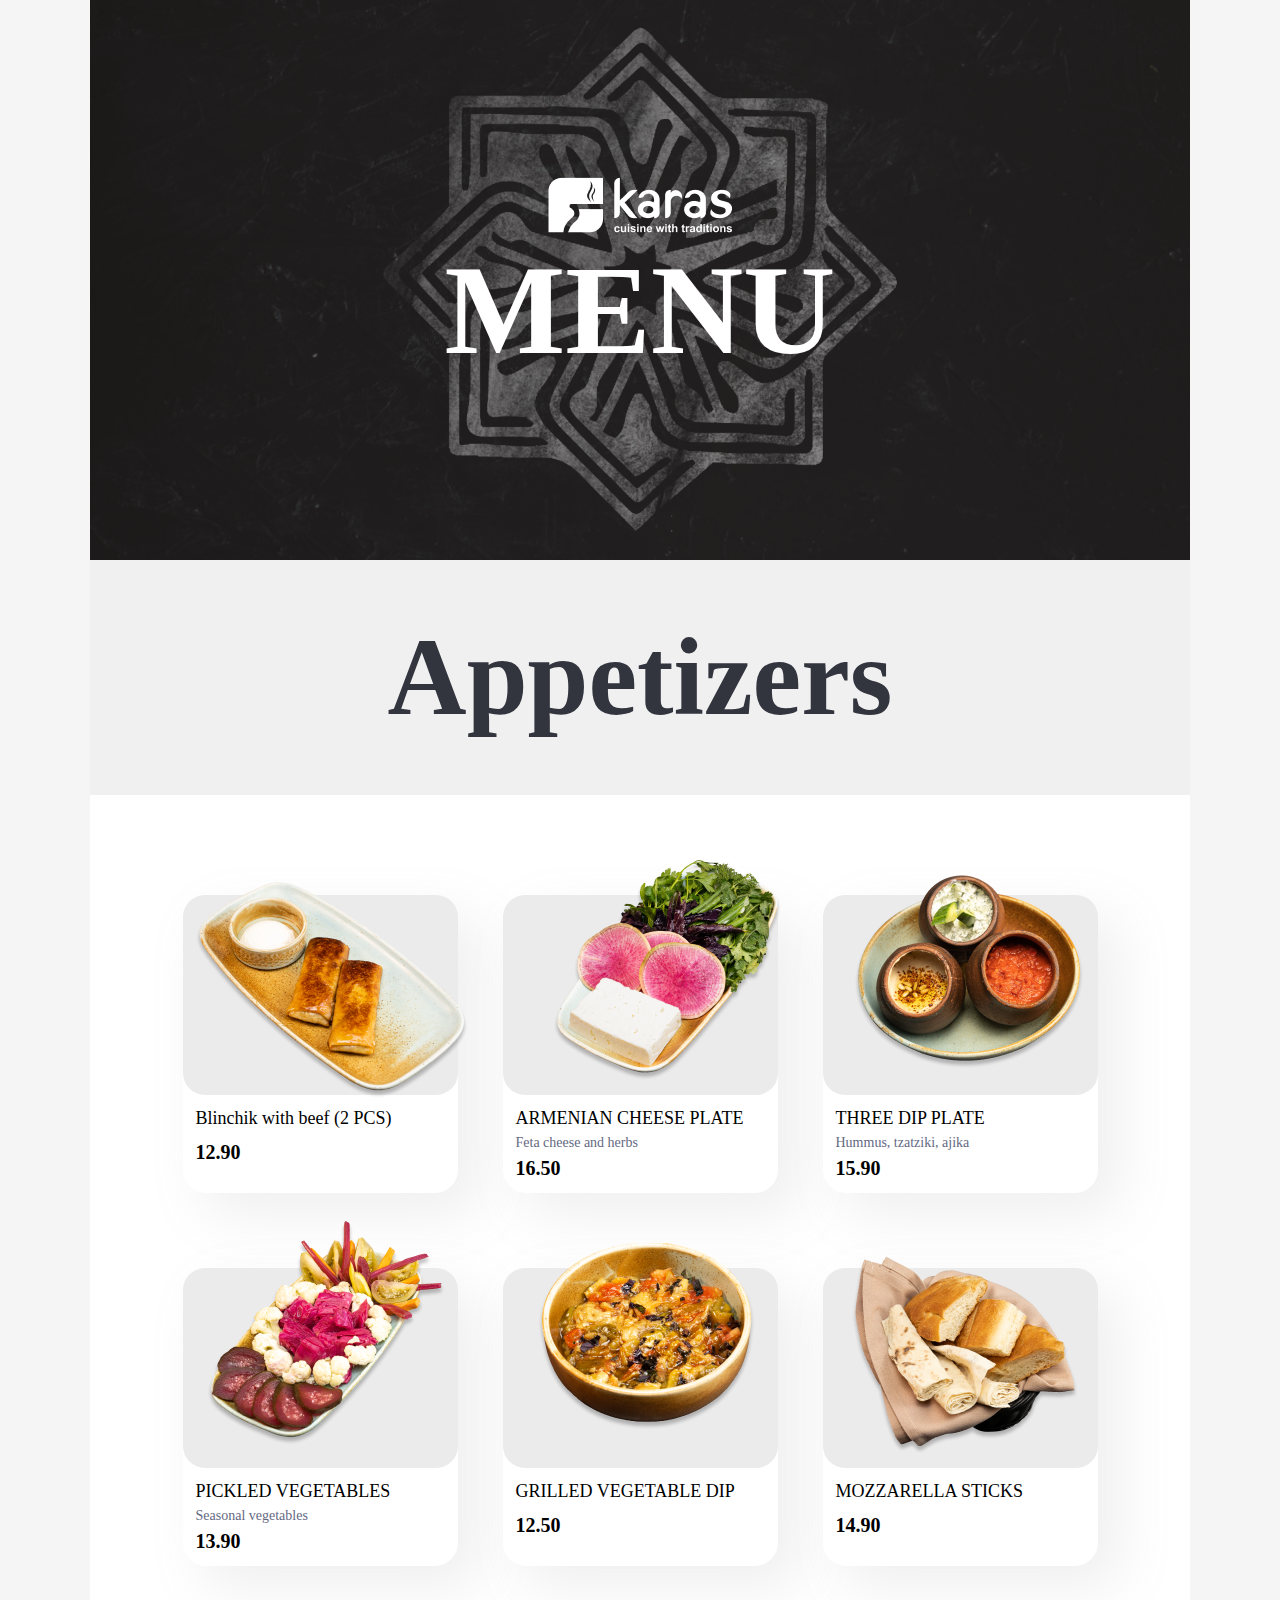
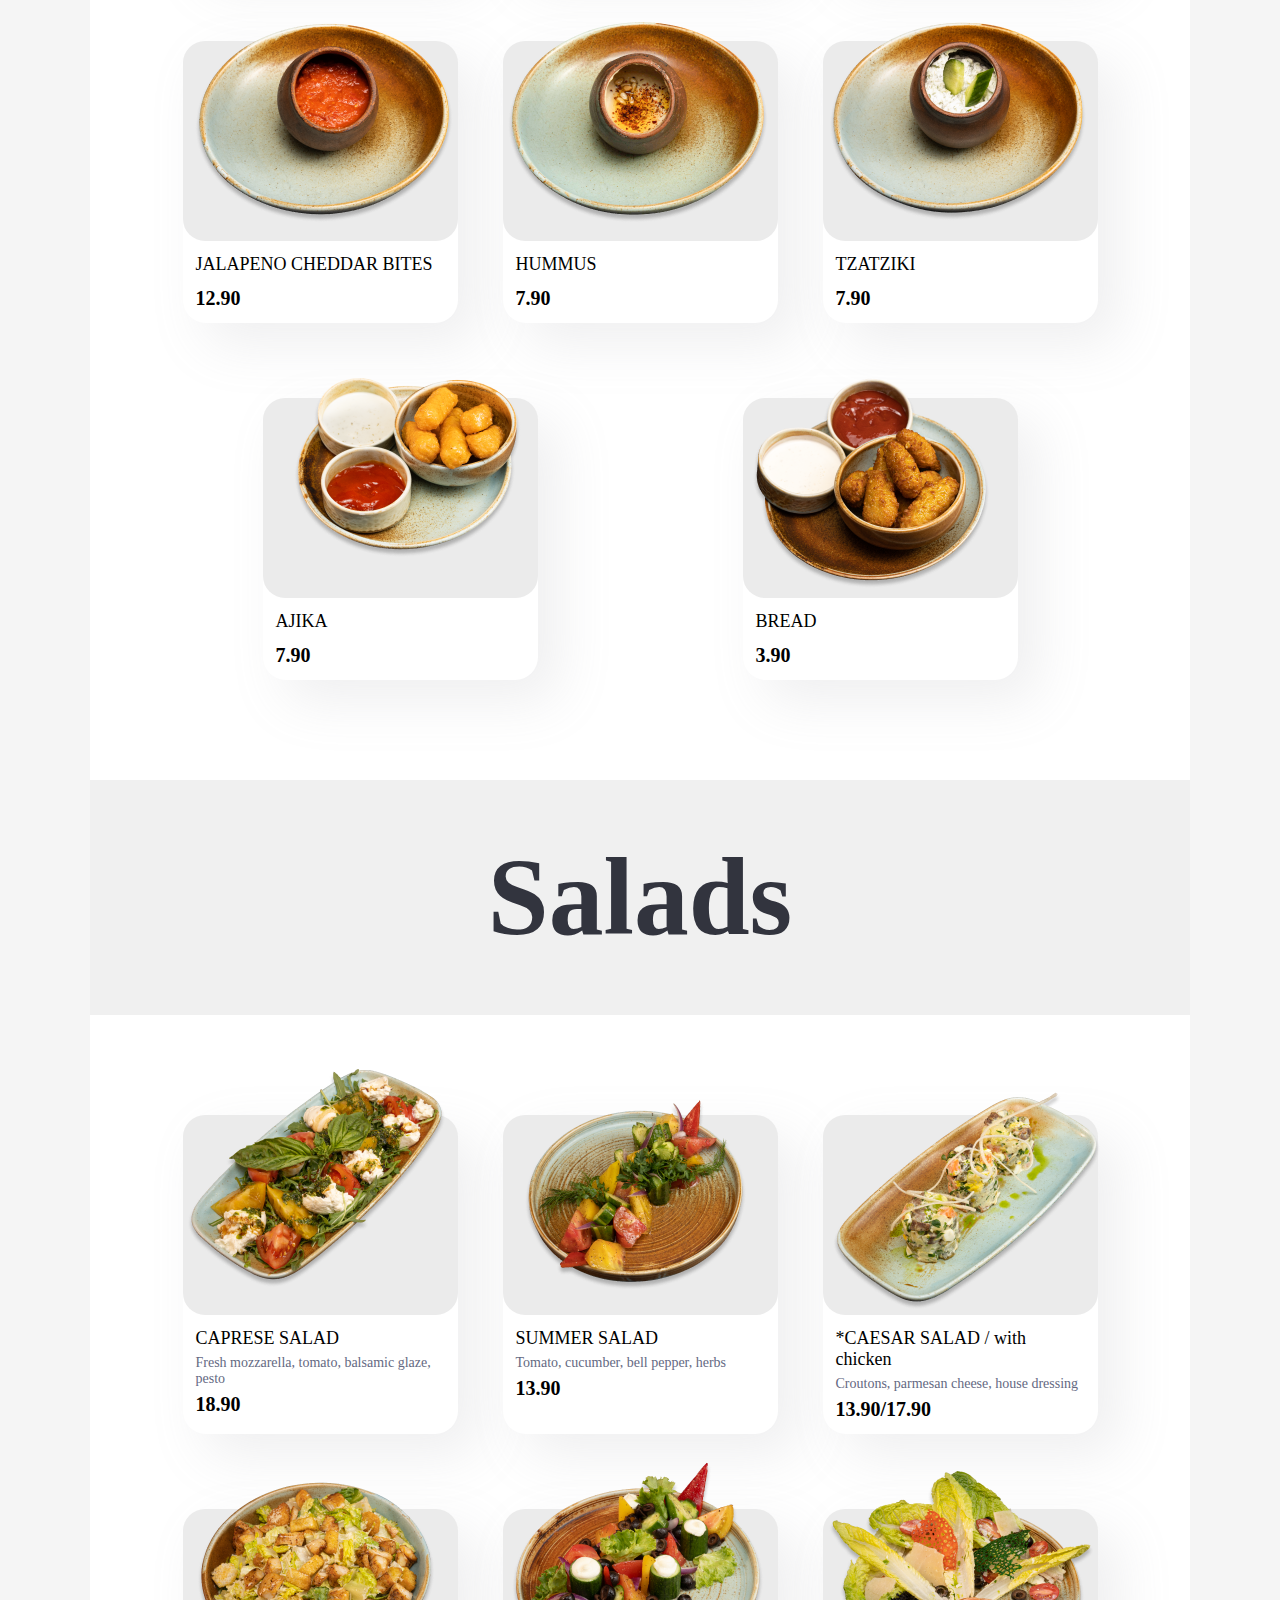
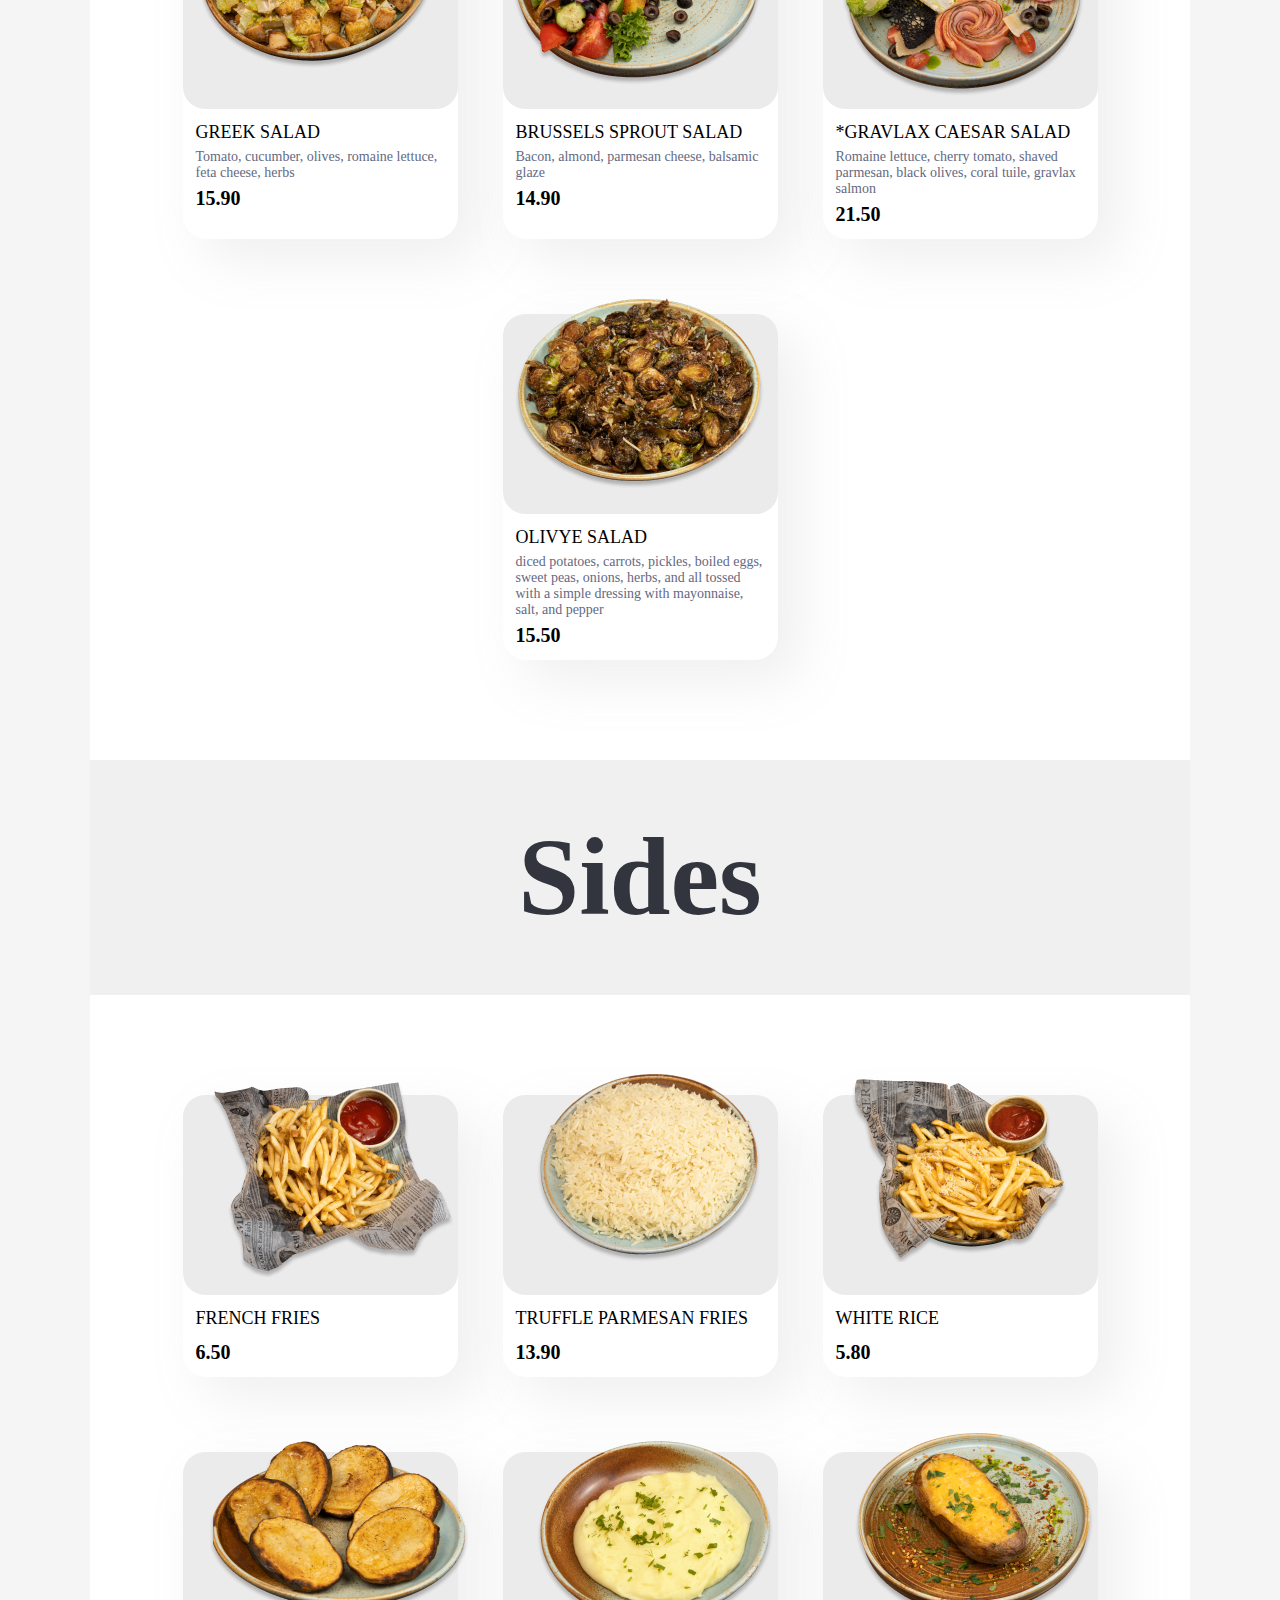
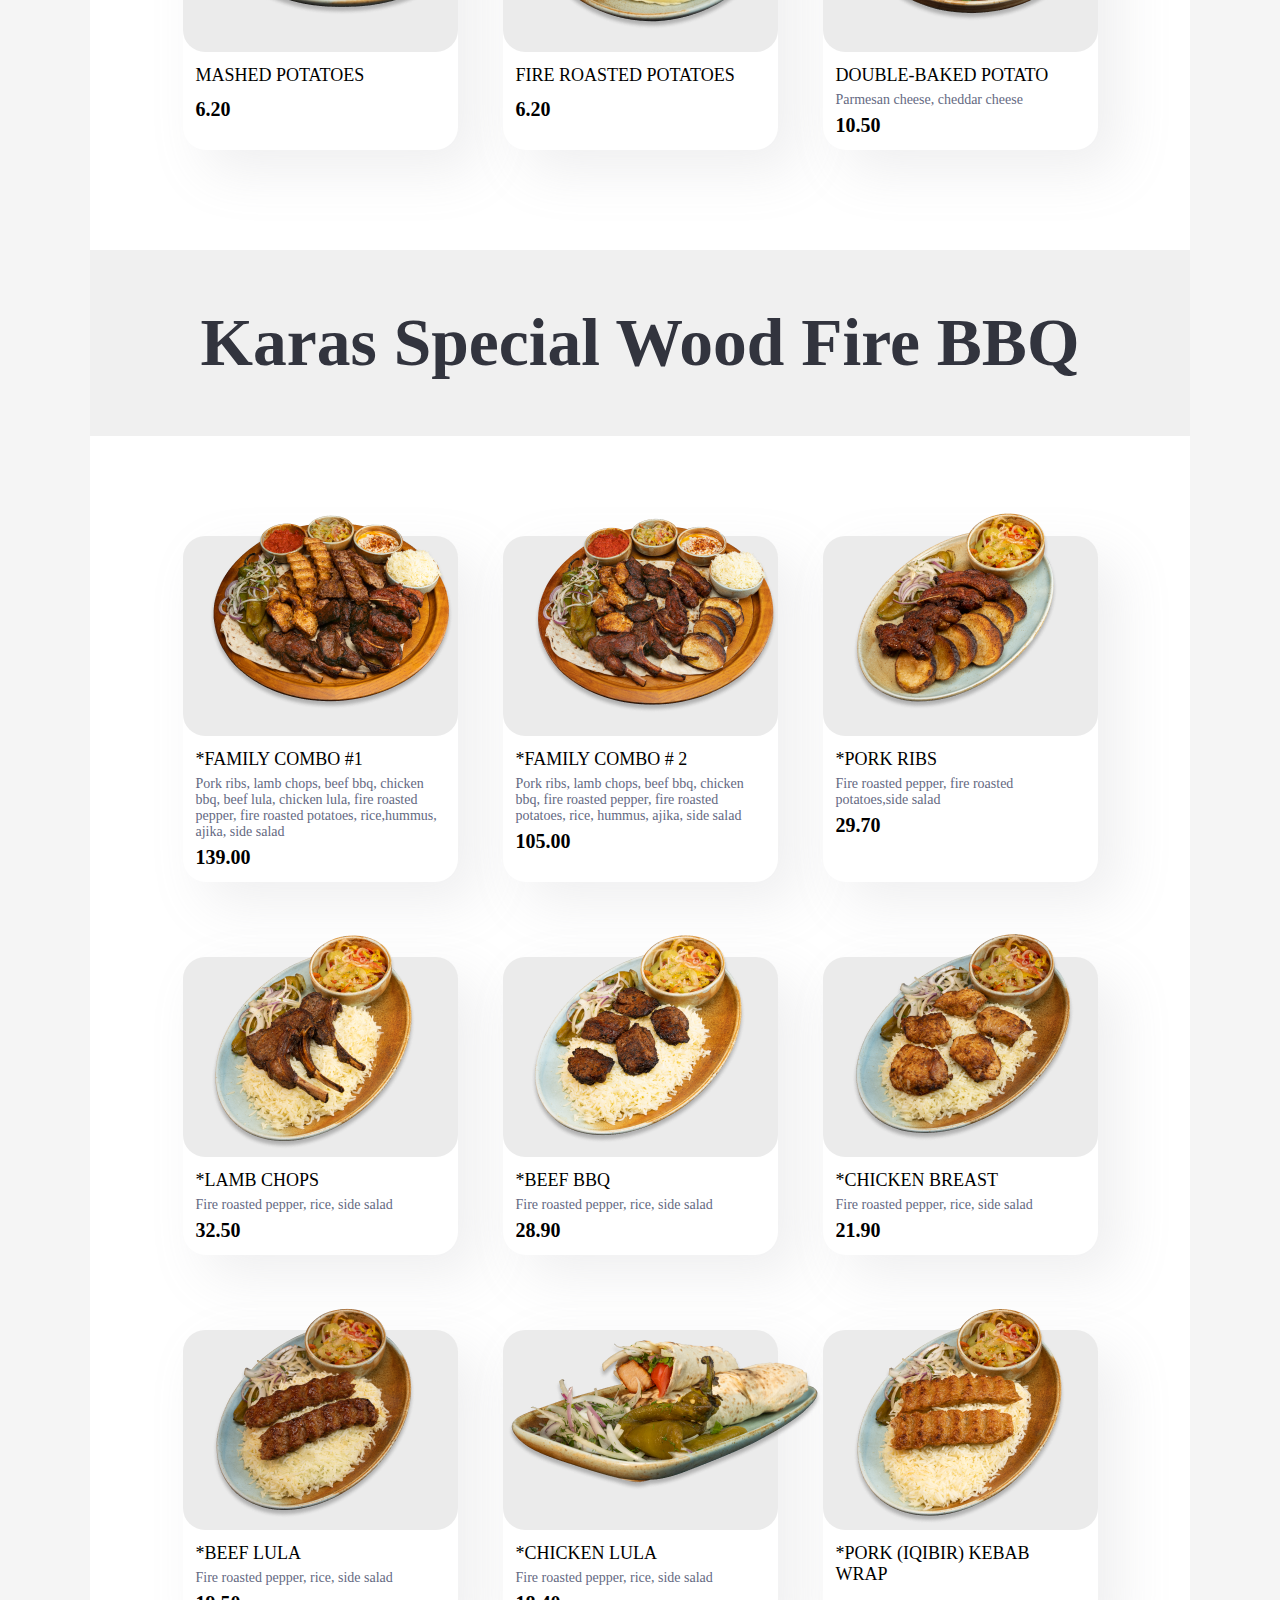
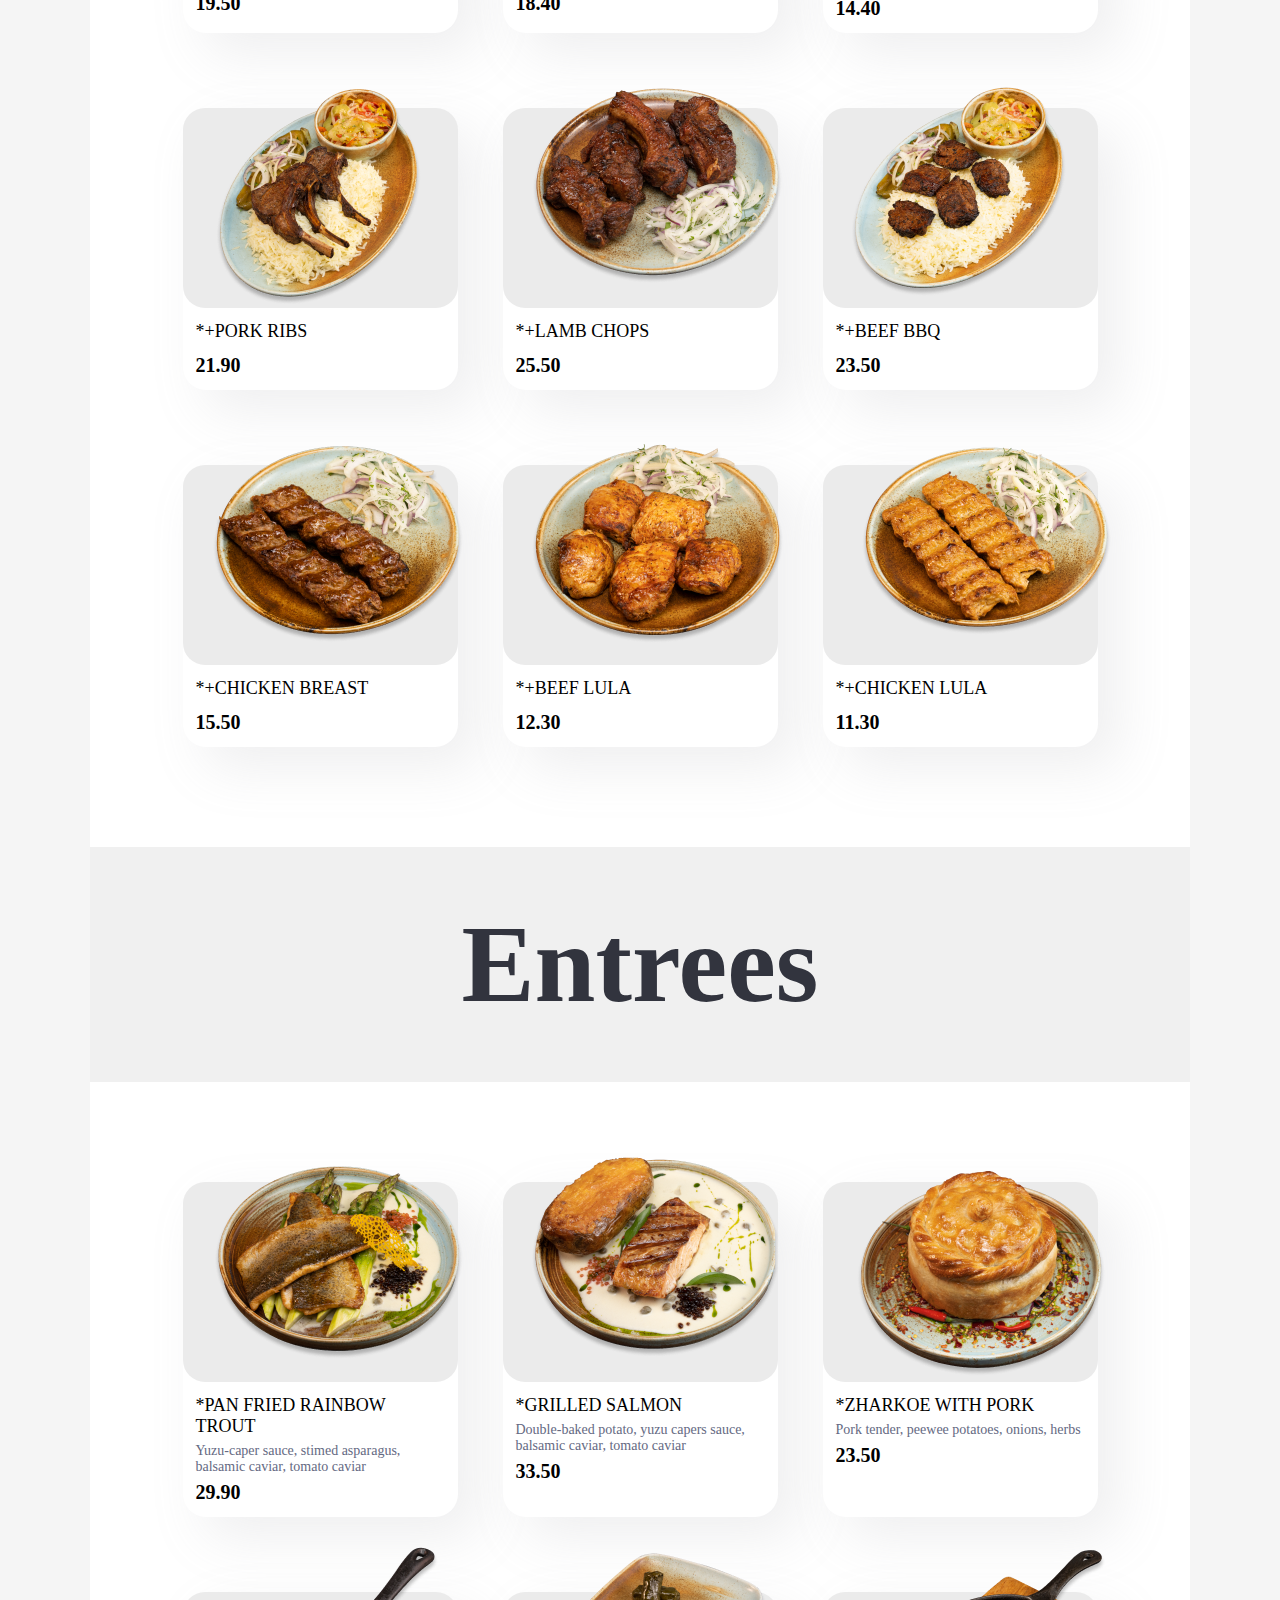
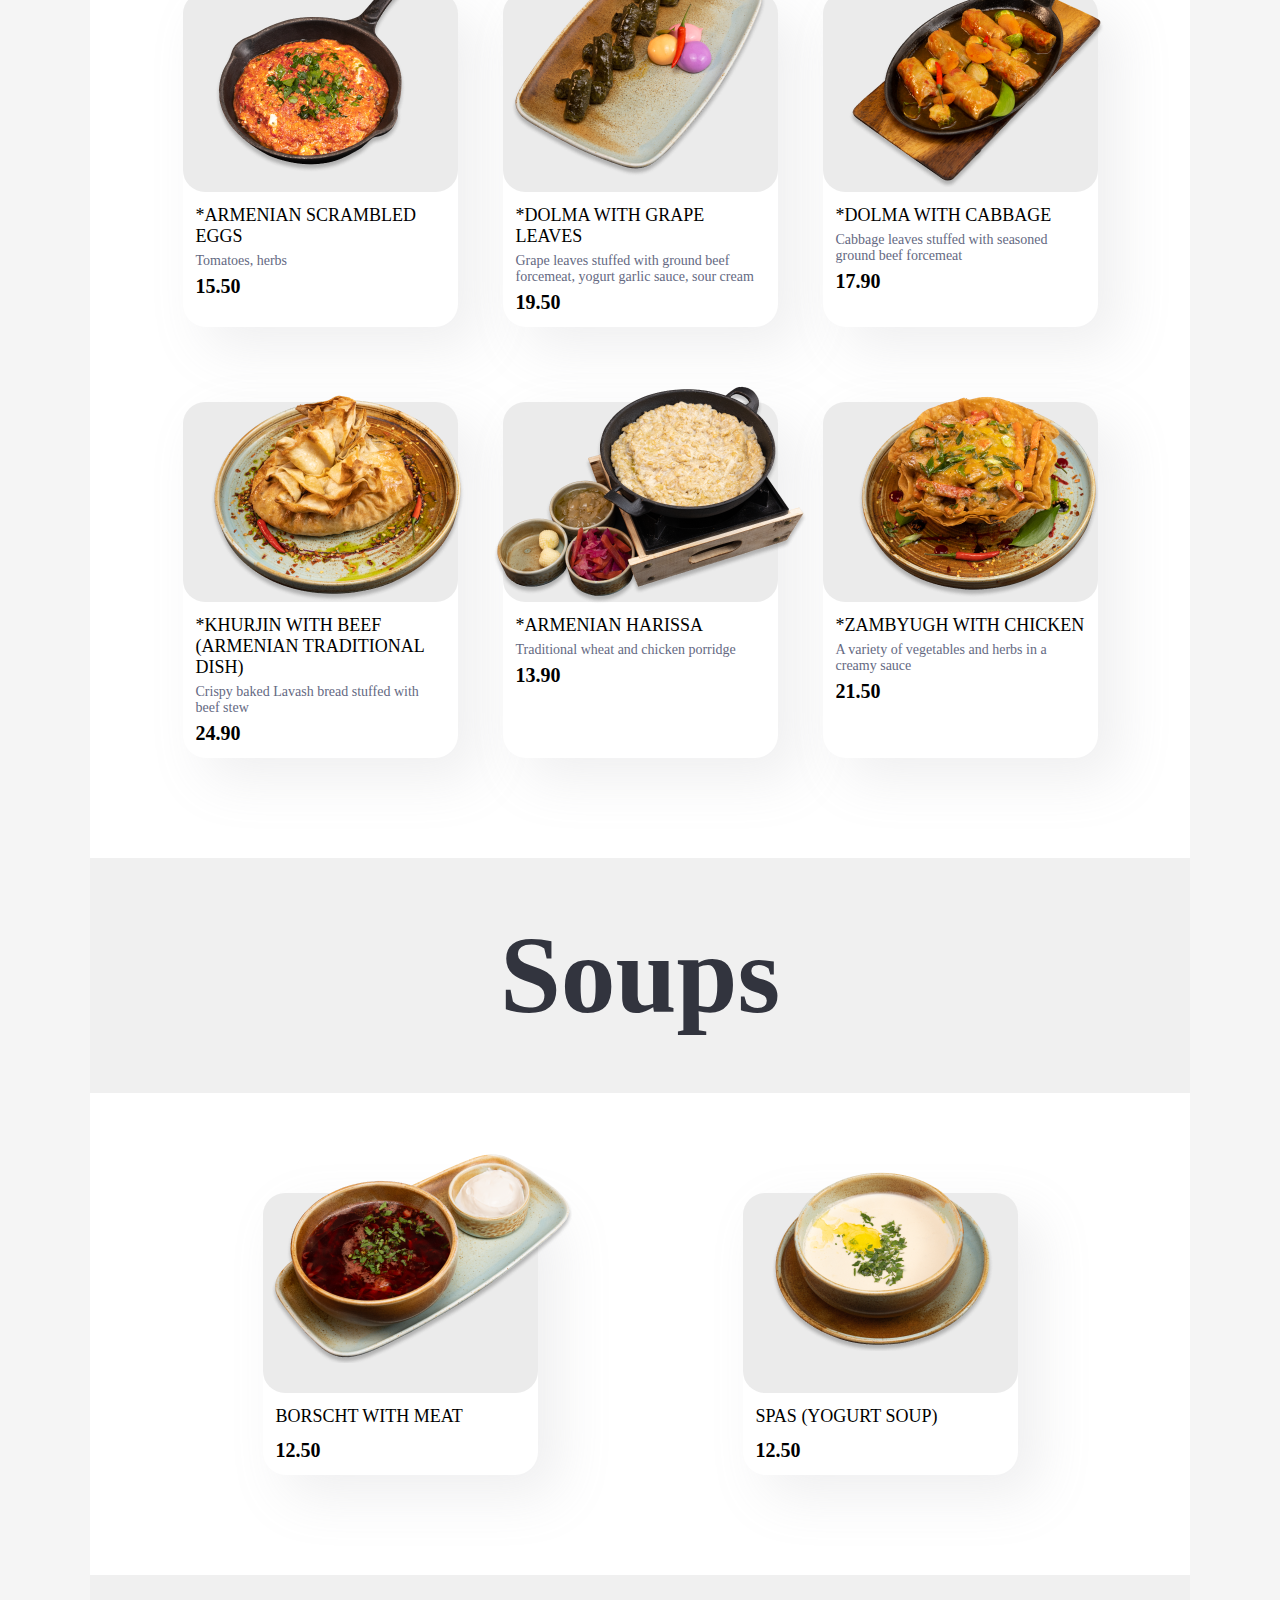
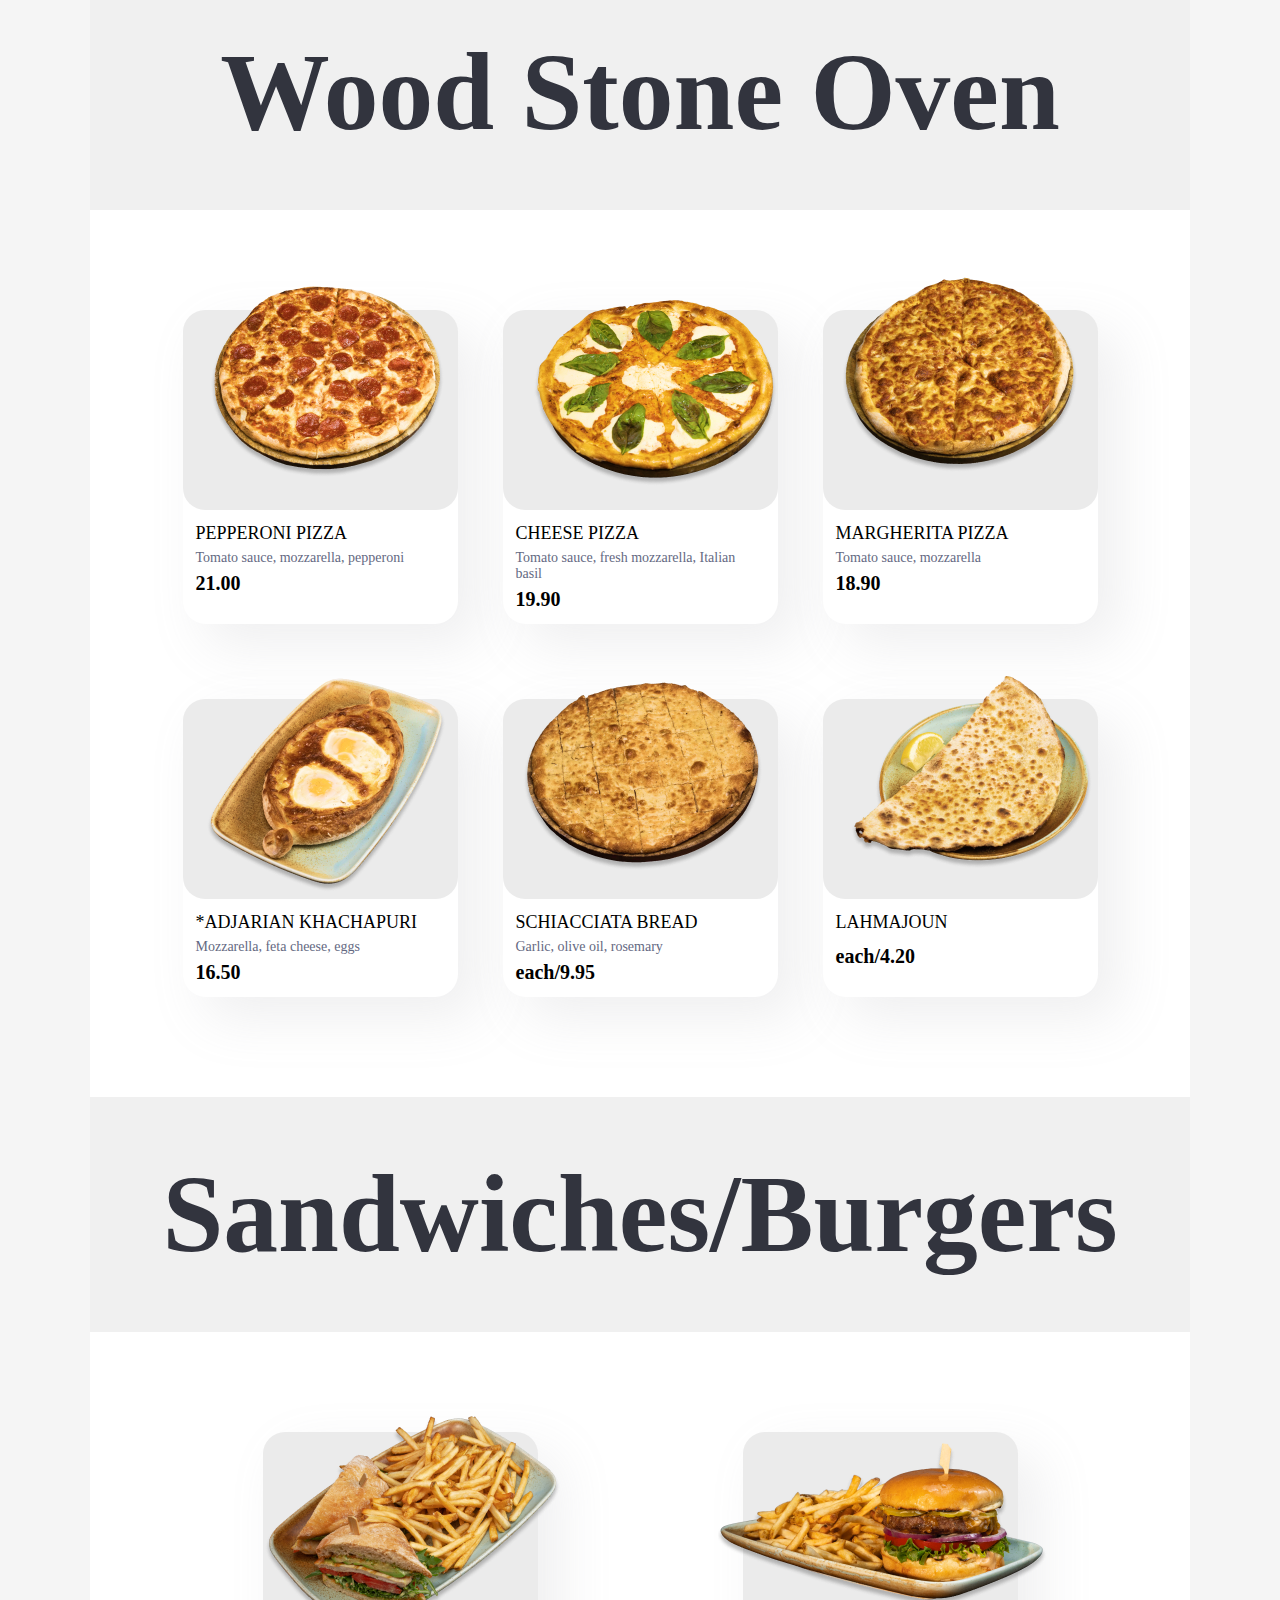
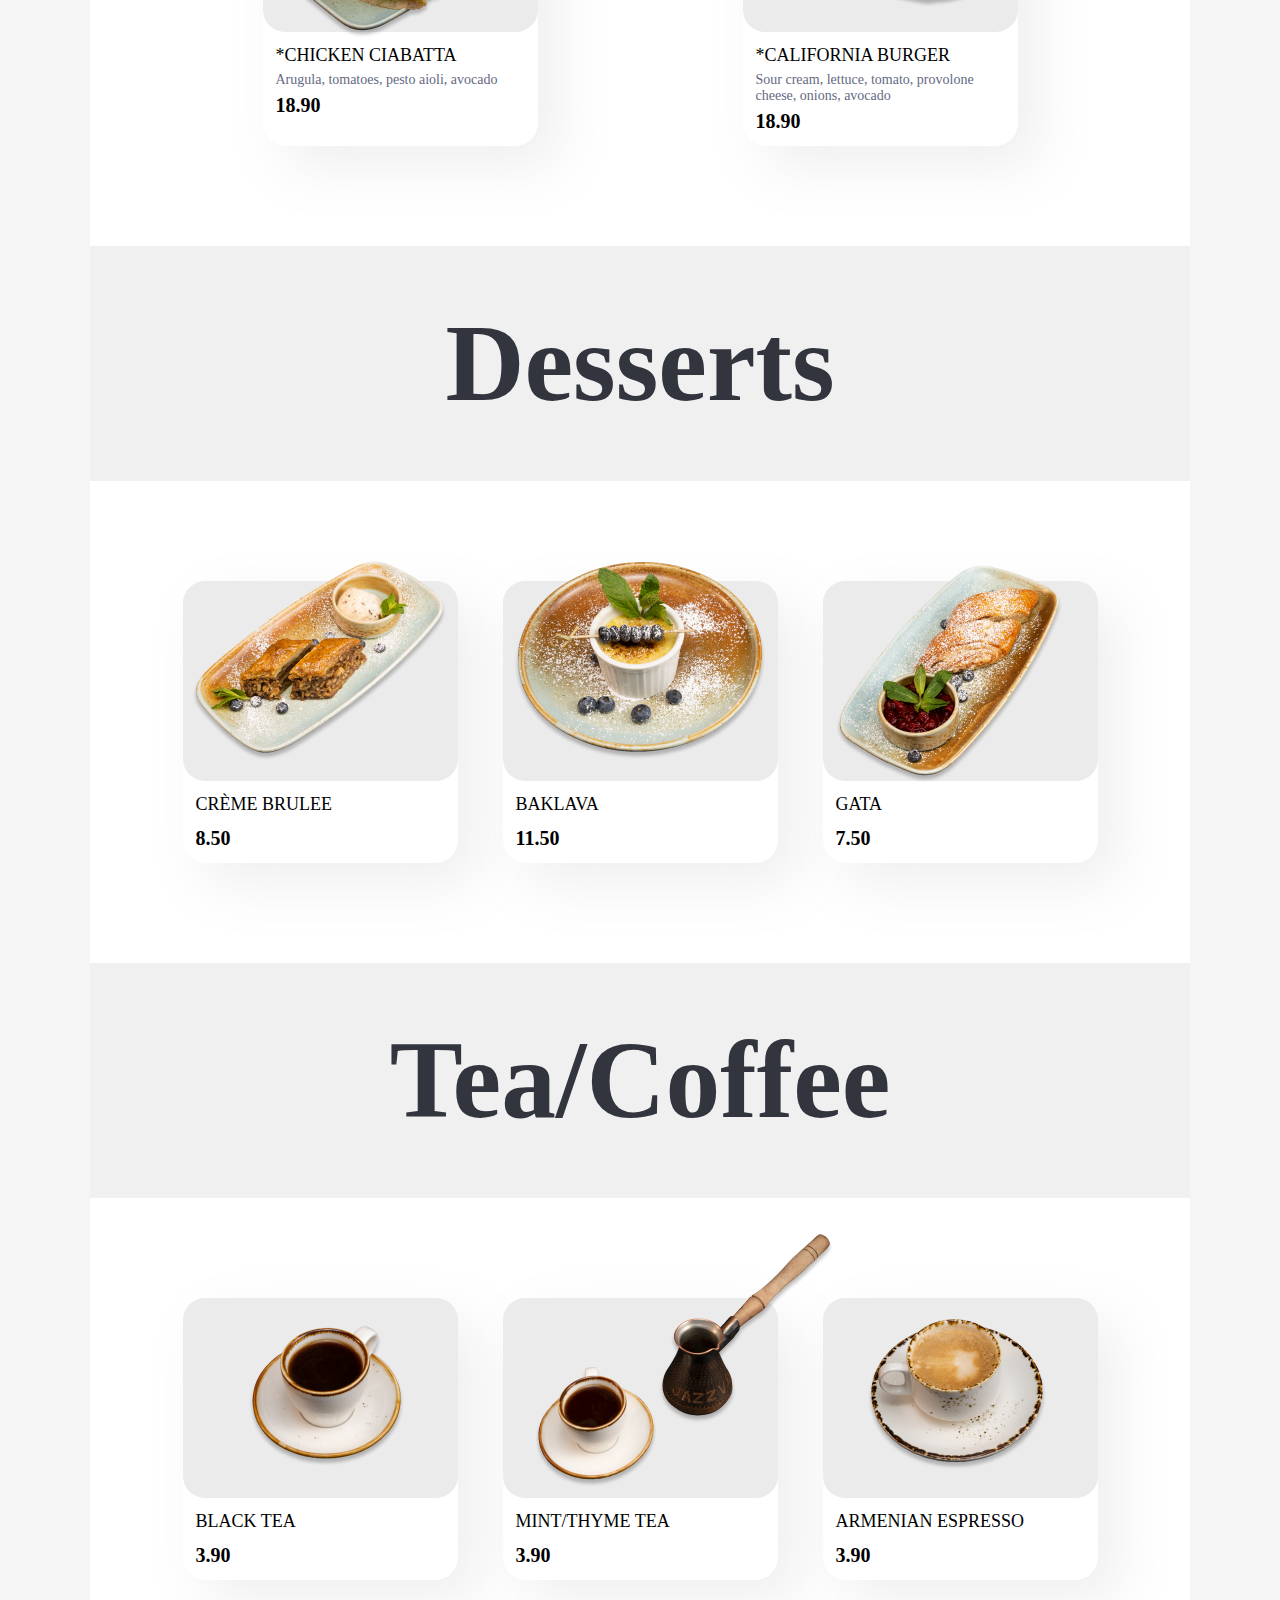
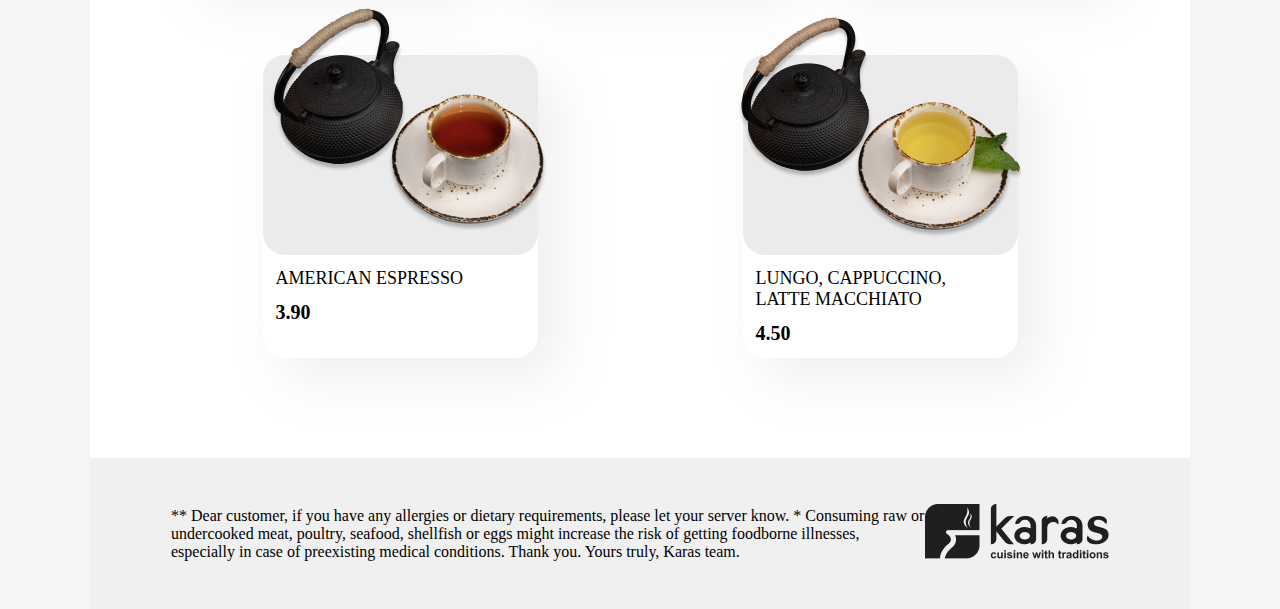
==== menu.html @ e9042775 "multiLang" ====
<!doctype html>
<html lang="en">
<head>
    <meta charset="UTF-8">
    <meta name="viewport"
          content="width=device-width, user-scalable=no, initial-scale=1.0, maximum-scale=1.0, minimum-scale=1.0">
    <meta http-equiv="X-UA-Compatible" content="ie=edge">
    <link rel="stylesheet" href="css/style.css">
    <title>Karas</title>
</head>
<body>
<div class="app-wrapper">
    <header>
        <div class="menu-block">
            <div class="menu-background-logo">
                <div class="header-logo">
                    <div class="logo">
                        <img src="assets/images/logo/karas-logo.png" alt="Logo">
                    </div>
                    <div class="header-title">
                        <h1>MENU</h1>
                    </div>
                </div>
            </div>
        </div>
    </header>
    <div class="section-title title-lang">
        <h2></h2>
    </div>
    <section class="appetizers">
        <div class="category-block">
            <div class="dish">
                <div class="dish-image-background">
                    <img class="t-50" src="assets/images/appetizers/1.png" alt="Blinchik">
                </div>
                <div class="dish-info appetizers-lang">
                    <div class="dish-title"></div>
                    <div class="dish-description"></div>
                    <div class="dish-price"></div>
                </div>
            </div>
            <div class="dish">
                <div class="dish-image-background">
                    <img class="t-50" src="assets/images/appetizers/2.png" alt="Blinchik">
                </div>
                <div class="dish-info appetizers-lang">
                    <div class="dish-title"></div>
                    <div class="dish-description"></div>
                    <div class="dish-price"></div>
                </div>
            </div>
            <div class="dish">
                <div class="dish-image-background">
                    <img class="t-25 l-25" src="assets/images/appetizers/3.png" alt="Blinchik">
                </div>
                <div class="dish-info appetizers-lang">
                    <div class="dish-title"></div>
                    <div class="dish-description"></div>
                    <div class="dish-price"></div>
                </div>
            </div>
            <div class="dish">
                <div class="dish-image-background">
                    <img class="t-50" src="assets/images/appetizers/4.png" alt="Blinchik">
                </div>
                <div class="dish-info appetizers-lang">
                    <div class="dish-title"></div>
                    <div class="dish-description"></div>
                    <div class="dish-price"></div>
                </div>
            </div>
            <div class="dish">
                <div class="dish-image-background">
                    <img class="t-25 l-25" src="assets/images/appetizers/5.png" alt="Blinchik">
                </div>
                <div class="dish-info appetizers-lang">
                    <div class="dish-title"></div>
                    <div class="dish-description"></div>
                    <div class="dish-price"></div>
                </div>
            </div>
            <div class="dish">
                <div class="dish-image-background">
                    <img class="t-25 l-25" src="assets/images/appetizers/6.png" alt="Blinchik">
                </div>
                <div class="dish-info appetizers-lang">
                    <div class="dish-title"></div>
                    <div class="dish-description"></div>
                    <div class="dish-price"></div>
                </div>
            </div>
            <div class="dish">
                <div class="dish-image-background">
                    <img class="t-25" src="assets/images/appetizers/7.png" alt="Blinchik">
                </div>
                <div class="dish-info appetizers-lang">
                    <div class="dish-title"></div>
                    <div class="dish-description"></div>
                    <div class="dish-price"></div>
                </div>
            </div>
            <div class="dish">
                <div class="dish-image-background">
                    <img class="t-25" src="assets/images/appetizers/8.png" alt="Blinchik">
                </div>
                <div class="dish-info appetizers-lang">
                    <div class="dish-title"></div>
                    <div class="dish-description"></div>
                    <div class="dish-price"></div>
                </div>
            </div>
            <div class="dish">
                <div class="dish-image-background">
                    <img class="t-25" src="assets/images/appetizers/9.png" alt="Blinchik">
                </div>
                <div class="dish-info appetizers-lang">
                    <div class="dish-title"></div>
                    <div class="dish-description"></div>
                    <div class="dish-price"></div>
                </div>
            </div>
            <div class="dish">
                <div class="dish-image-background">
                    <img class="t-25 l-25" src="assets/images/appetizers/10.png" alt="Blinchik">
                </div>
                <div class="dish-info appetizers-lang">
                    <div class="dish-title"></div>
                    <div class="dish-description"></div>
                    <div class="dish-price"></div>
                </div>
            </div>
            <div class="dish">
                <div class="dish-image-background">
                    <img class="t-25" src="assets/images/appetizers/11.png" alt="Blinchik">
                </div>
                <div class="dish-info appetizers-lang">
                    <div class="dish-title"></div>
                    <div class="dish-description"></div>
                    <div class="dish-price"></div>
                </div>
            </div>
        </div>
    </section>
    <div class="section-title title-lang">
        <h2></h2>
    </div>
    <section class="salads">
        <div class="category-block">
            <div class="dish">
                <div class="dish-image-background">
                    <img class="t-50" src="assets/images/salads/1.png" alt="Blinchik">
                </div>
                <div class="dish-info salads-lang">
                    <div class="dish-title"></div>
                    <div class="dish-description"></div>
                    <div class="dish-price"></div>
                </div>
            </div>
            <div class="dish">
                <div class="dish-image-background">
                    <img class="t-25" src="assets/images/salads/2.png" alt="Blinchik">
                </div>
                <div class="dish-info salads-lang">
                    <div class="dish-title"></div>
                    <div class="dish-description"></div>
                    <div class="dish-price"></div>
                </div>
            </div>
            <div class="dish">
                <div class="dish-image-background">
                    <img class="t-25" src="assets/images/salads/3.png" alt="Blinchik">
                </div>
                <div class="dish-info salads-lang">
                    <div class="dish-title"></div>
                    <div class="dish-description"></div>
                    <div class="dish-price"></div>
                </div>
            </div>
            <div class="dish">
                <div class="dish-image-background">
                    <img class="t-50" src="assets/images/salads/4.png" alt="Blinchik">
                </div>
                <div class="dish-info salads-lang">
                    <div class="dish-title"></div>
                    <div class="dish-description"></div>
                    <div class="dish-price"></div>
                </div>
            </div>
            <div class="dish">
                <div class="dish-image-background">
                    <img class="t-50" src="assets/images/salads/5.png" alt="Blinchik">
                </div>
                <div class="dish-info salads-lang">
                    <div class="dish-title"></div>
                    <div class="dish-description"></div>
                    <div class="dish-price"></div>
                </div>
            </div>
            <div class="dish">
                <div class="dish-image-background">
                    <img class="t-50" src="assets/images/salads/6.png" alt="Blinchik">
                </div>
                <div class="dish-info salads-lang">
                    <div class="dish-title"></div>
                    <div class="dish-description"></div>
                    <div class="dish-price"></div>
                </div>
            </div>
            <div class="dish">
                <div class="dish-image-background">
                    <img class="t-25" src="assets/images/salads/7.png" alt="Blinchik">
                </div>
                <div class="dish-info salads-lang">
                    <div class="dish-title"></div>
                    <div class="dish-description"></div>
                    <div class="dish-price"></div>
                </div>
            </div>
        </div>
    </section>
    <div class="section-title title-lang">
        <h2></h2>
    </div>
    <section class="sides">
        <div class="category-block">
            <div class="dish">
                <div class="dish-image-background">
                    <img class="t-25 l-25" src="assets/images/sides/1.png" alt="Blinchik">
                </div>
                <div class="dish-info sides-lang">
                    <div class="dish-title"></div>
                    <div class="dish-description"></div>
                    <div class="dish-price"></div>
                </div>
            </div>
            <div class="dish">
                <div class="dish-image-background">
                    <img class="t-25 l-25" src="assets/images/sides/2.png" alt="Blinchik">
                </div>
                <div class="dish-info sides-lang">
                    <div class="dish-title"></div>
                    <div class="dish-description"></div>
                    <div class="dish-price"></div>
                </div>
            </div>
            <div class="dish">
                <div class="dish-image-background">
                    <img class="t-25 l-25" src="assets/images/sides/3.png" alt="Blinchik">
                </div>
                <div class="dish-info sides-lang">
                    <div class="dish-title"></div>
                    <div class="dish-description"></div>
                    <div class="dish-price"></div>
                </div>
            </div>
            <div class="dish">
                <div class="dish-image-background">
                    <img class="t-25 l-25" src="assets/images/sides/4.png" alt="Blinchik">
                </div>
                <div class="dish-info sides-lang">
                    <div class="dish-title"></div>
                    <div class="dish-description"></div>
                    <div class="dish-price"></div>
                </div>
            </div>
            <div class="dish">
                <div class="dish-image-background">
                    <img class="t-25 l-25" src="assets/images/sides/5.png" alt="Blinchik">
                </div>
                <div class="dish-info sides-lang">
                    <div class="dish-title"></div>
                    <div class="dish-description"></div>
                    <div class="dish-price"></div>
                </div>
            </div>
            <div class="dish">
                <div class="dish-image-background">
                    <img class="t-25 l-25" src="assets/images/sides/6.png" alt="Blinchik">
                </div>
                <div class="dish-info sides-lang">
                    <div class="dish-title"></div>
                    <div class="dish-description"></div>
                    <div class="dish-price"></div>
                </div>
            </div>
        </div>
    </section>
    <div class="section-title title-lang small-title">
        <h2></h2>
    </div>
    <section class="bbq">
        <div class="category-block">
            <div class="dish">
                <div class="dish-image-background">
                    <img class="t-25 l-25" src="assets/images/bbq/1.png" alt="Blinchik">
                </div>
                <div class="dish-info bbq-lang">
                    <div class="dish-title"></div>
                    <div class="dish-description"></div>
                    <div class="dish-price"></div>
                </div>
            </div>
            <div class="dish">
                <div class="dish-image-background">
                    <img class="t-25 l-25" src="assets/images/bbq/2.png" alt="Blinchik">
                </div>
                <div class="dish-info bbq-lang">
                    <div class="dish-title"></div>
                    <div class="dish-description"></div>
                    <div class="dish-price"></div>
                </div>
            </div>
            <div class="dish">
                <div class="dish-image-background">
                    <img class="t-25 l-25" src="assets/images/bbq/3.png" alt="Blinchik">
                </div>
                <div class="dish-info bbq-lang">
                    <div class="dish-title"></div>
                    <div class="dish-description"></div>
                    <div class="dish-price"></div>
                </div>
            </div>
            <div class="dish">
                <div class="dish-image-background">
                    <img class="t-25 l-25" src="assets/images/bbq/4.png" alt="Blinchik">
                </div>
                <div class="dish-info bbq-lang">
                    <div class="dish-title"></div>
                    <div class="dish-description"></div>
                    <div class="dish-price"></div>
                </div>
            </div>
            <div class="dish">
                <div class="dish-image-background">
                    <img class="t-25 l-25" src="assets/images/bbq/5.png" alt="Blinchik">
                </div>
                <div class="dish-info bbq-lang">
                    <div class="dish-title"></div>
                    <div class="dish-description"></div>
                    <div class="dish-price"></div>
                </div>
            </div>
            <div class="dish">
                <div class="dish-image-background">
                    <img class="t-25 l-25" src="assets/images/bbq/6.png" alt="Blinchik">
                </div>
                <div class="dish-info bbq-lang">
                    <div class="dish-title"></div>
                    <div class="dish-description"></div>
                    <div class="dish-price"></div>
                </div>
            </div>
            <div class="dish">
                <div class="dish-image-background">
                    <img class="t-25 l-25" src="assets/images/bbq/7.png" alt="Blinchik">
                </div>
                <div class="dish-info bbq-lang">
                    <div class="dish-title"></div>
                    <div class="dish-description"></div>
                    <div class="dish-price"></div>
                </div>
            </div>
            <div class="dish">
                <div class="dish-image-background">
                    <img class="" src="assets/images/bbq/8.png" alt="Blinchik">
                </div>
                <div class="dish-info bbq-lang">
                    <div class="dish-title"></div>
                    <div class="dish-description"></div>
                    <div class="dish-price"></div>
                </div>
            </div>
            <div class="dish">
                <div class="dish-image-background">
                    <img class="t-25 l-25" src="assets/images/bbq/9.png" alt="Blinchik">
                </div>
                <div class="dish-info bbq-lang">
                    <div class="dish-title"></div>
                    <div class="dish-description"></div>
                    <div class="dish-price"></div>
                </div>
            </div><div class="dish">
            <div class="dish-image-background">
                <img class="t-25 l-25" src="assets/images/bbq/10.png" alt="Blinchik">
            </div>
            <div class="dish-info bbq-lang">
                <div class="dish-title"></div>
                <div class="dish-description"></div>
                <div class="dish-price"></div>
            </div>
        </div><div class="dish">
            <div class="dish-image-background">
                <img class="t-25 l-25" src="assets/images/bbq/11.png" alt="Blinchik">
            </div>
            <div class="dish-info bbq-lang">
                <div class="dish-title"></div>
                <div class="dish-description"></div>
                <div class="dish-price"></div>
            </div>
        </div>
            <div class="dish">
                <div class="dish-image-background">
                    <img class="t-25 l-25" src="assets/images/bbq/12.png" alt="Blinchik">
                </div>
                <div class="dish-info bbq-lang">
                    <div class="dish-title"></div>
                    <div class="dish-description"></div>
                    <div class="dish-price"></div>
                </div>
            </div>
            <div class="dish">
                <div class="dish-image-background">
                    <img class="t-25 l-25" src="assets/images/bbq/13.png" alt="Blinchik">
                </div>
                <div class="dish-info bbq-lang">
                    <div class="dish-title"></div>
                    <div class="dish-description"></div>
                    <div class="dish-price"></div>
                </div>
            </div>
            <div class="dish">
                <div class="dish-image-background">
                    <img class="t-25 l-25" src="assets/images/bbq/14.png" alt="Blinchik">
                </div>
                <div class="dish-info bbq-lang">
                    <div class="dish-title"></div>
                    <div class="dish-description"></div>
                    <div class="dish-price"></div>
                </div>
            </div>
            <div class="dish">
                <div class="dish-image-background">
                    <img class="t-25 l-25" src="assets/images/bbq/15.png" alt="Blinchik">
                </div>
                <div class="dish-info bbq-lang">
                    <div class="dish-title"></div>
                    <div class="dish-description"></div>
                    <div class="dish-price"></div>
                </div>
            </div>


        </div>
    </section>
    <div class="section-title title-lang">
        <h2></h2>
    </div>
    <section class="entrees">
        <div class="category-block">
            <div class="dish">
                <div class="dish-image-background">
                    <img class="t-25 l-25" src="assets/images/entrees/1.png" alt="Blinchik">
                </div>
                <div class="dish-info entrees-lang">
                    <div class="dish-title"></div>
                    <div class="dish-description"></div>
                    <div class="dish-price"></div>
                </div>
            </div>
            <div class="dish">
                <div class="dish-image-background">
                    <img class="t-25 l-25" src="assets/images/entrees/2.png" alt="Blinchik">
                </div>
                <div class="dish-info entrees-lang">
                    <div class="dish-title"></div>
                    <div class="dish-description"></div>
                    <div class="dish-price"></div>
                </div>
            </div>
            <div class="dish">
                <div class="dish-image-background">
                    <img class="t-25 l-25" src="assets/images/entrees/3.png" alt="Blinchik">
                </div>
                <div class="dish-info entrees-lang">
                    <div class="dish-title"></div>
                    <div class="dish-description"></div>
                    <div class="dish-price"></div>
                </div>
            </div>
            <div class="dish">
                <div class="dish-image-background">
                    <img class="t-50 l-25" src="assets/images/entrees/4.png" alt="Blinchik">
                </div>
                <div class="dish-info entrees-lang">
                    <div class="dish-title"></div>
                    <div class="dish-description"></div>
                    <div class="dish-price"></div>
                </div>
            </div>
            <div class="dish">
                <div class="dish-image-background">
                    <img class="t-50" src="assets/images/entrees/5.png" alt="Blinchik">
                </div>
                <div class="dish-info entrees-lang">
                    <div class="dish-title"></div>
                    <div class="dish-description"></div>
                    <div class="dish-price"></div>
                </div>
            </div>
            <div class="dish">
                <div class="dish-image-background">
                    <img class="t-50 l-25" src="assets/images/entrees/6.png" alt="Blinchik">
                </div>
                <div class="dish-info entrees-lang">
                    <div class="dish-title"></div>
                    <div class="dish-description"></div>
                    <div class="dish-price"></div>
                </div>
            </div>
            <div class="dish">
                <div class="dish-image-background">
                    <img class="t-25 l-25" src="assets/images/entrees/7.png" alt="Blinchik">
                </div>
                <div class="dish-info entrees-lang">
                    <div class="dish-title"></div>
                    <div class="dish-description"></div>
                    <div class="dish-price"></div>
                </div>
            </div>
            <div class="dish">
                <div class="dish-image-background">
                    <img class="t-25 lm-25" src="assets/images/entrees/8.png" alt="Blinchik">
                </div>
                <div class="dish-info entrees-lang">
                    <div class="dish-title"></div>
                    <div class="dish-description"></div>
                    <div class="dish-price"></div>
                </div>
            </div>
            <div class="dish">
                <div class="dish-image-background">
                    <img class="t-25 l-25" src="assets/images/entrees/9.png" alt="Blinchik">
                </div>
                <div class="dish-info entrees-lang">
                    <div class="dish-title"></div>
                    <div class="dish-description"></div>
                    <div class="dish-price"></div>
                </div>
            </div>
        </div>
    </section>
    <div class="section-title title-lang">
        <h2></h2>
    </div>
    <section class="soups">
        <div class="category-block">
            <div class="dish">
                <div class="dish-image-background">
                    <img class="t-50" src="assets/images/soups/1.png" alt="Blinchik">
                </div>
                <div class="dish-info soups-lang">
                    <div class="dish-title"></div>
                    <div class="dish-description"></div>
                    <div class="dish-price"></div>
                </div>
            </div>
            <div class="dish">
                <div class="dish-image-background">
                    <img class="t-25 l-25" src="assets/images/soups/2.png" alt="Blinchik">
                </div>
                <div class="dish-info soups-lang">
                    <div class="dish-title"></div>
                    <div class="dish-description"></div>
                    <div class="dish-price"></div>
                </div>
            </div>
        </div>
    </section>
    <div class="section-title title-lang">
        <h2></h2>
    </div>
    <section class="oven">
        <div class="category-block">
            <div class="dish">
                <div class="dish-image-background">
                    <img class="t-25 l-25" src="assets/images/oven/1.png" alt="Blinchik">
                </div>
                <div class="dish-info oven-lang">
                    <div class="dish-title"></div>
                    <div class="dish-description"></div>
                    <div class="dish-price"></div>
                </div>
            </div>
            <div class="dish">
                <div class="dish-image-background">
                    <img class="t-25 l-25" src="assets/images/oven/2.png" alt="Blinchik">
                </div>
                <div class="dish-info oven-lang">
                    <div class="dish-title"></div>
                    <div class="dish-description"></div>
                    <div class="dish-price"></div>
                </div>
            </div>
            <div class="dish">
                <div class="dish-image-background">
                    <img class="t-50" src="assets/images/oven/3.png" alt="Blinchik">
                </div>
                <div class="dish-info oven-lang">
                    <div class="dish-title"></div>
                    <div class="dish-description"></div>
                    <div class="dish-price"></div>
                </div>
            </div>
            <div class="dish">
                <div class="dish-image-background">
                    <img class="t-25" src="assets/images/oven/4.png" alt="Blinchik">
                </div>
                <div class="dish-info oven-lang">
                    <div class="dish-title"></div>
                    <div class="dish-description"></div>
                    <div class="dish-price"></div>
                </div>
            </div>
            <div class="dish">
                <div class="dish-image-background">
                    <img class="t-50" src="assets/images/oven/5.png" alt="Blinchik">
                </div>
                <div class="dish-info oven-lang">
                    <div class="dish-title"></div>
                    <div class="dish-description"></div>
                    <div class="dish-price"></div>
                </div>
            </div>
            <div class="dish">
                <div class="dish-image-background">
                    <img class="t-25 l-25" src="assets/images/oven/6.png" alt="Blinchik">
                </div>
                <div class="dish-info oven-lang">
                    <div class="dish-title"></div>
                    <div class="dish-description"></div>
                    <div class="dish-price"></div>
                </div>
            </div>
        </div>
    </section>
    <div class="section-title title-lang">
        <h2></h2>
    </div>
    <section class="sandwiches">
        <div class="category-block">
            <div class="dish">
                <div class="dish-image-background">
                    <img class="t-25" src="assets/images/sandwiches/1.png" alt="Blinchik">
                </div>
                <div class="dish-info sandwiches-lang">
                    <div class="dish-title"></div>
                    <div class="dish-description"></div>
                    <div class="dish-price"></div>
                </div>
            </div>
            <div class="dish">
                <div class="dish-image-background">
                    <img class="lm-25" src="assets/images/sandwiches/2.png" alt="Blinchik">
                </div>
                <div class="dish-info sandwiches-lang">
                    <div class="dish-title"></div>
                    <div class="dish-description"></div>
                    <div class="dish-price"></div>
                </div>
            </div>
        </div>
    </section>
    <div class="section-title title-lang">
        <h2></h2>
    </div>
    <section class="desserts">
        <div class="category-block">
            <div class="dish">
                <div class="dish-image-background">
                    <img class="t-25" src="assets/images/desserts/1.png" alt="Blinchik">
                </div>
                <div class="dish-info deserts-lang">
                    <div class="dish-title"></div>
                    <div class="dish-description"></div>
                    <div class="dish-price"></div>
                </div>
            </div>
            <div class="dish">
                <div class="dish-image-background">
                    <img class="t-25" src="assets/images/desserts/2.png" alt="Blinchik">
                </div>
                <div class="dish-info deserts-lang">
                    <div class="dish-title"></div>
                    <div class="dish-description"></div>
                    <div class="dish-price"></div>
                </div>
            </div>
            <div class="dish">
                <div class="dish-image-background">
                    <img class="t-25" src="assets/images/desserts/3.png" alt="Blinchik">
                </div>
                <div class="dish-info deserts-lang">
                    <div class="dish-title"></div>
                    <div class="dish-description"></div>
                    <div class="dish-price"></div>
                </div>
            </div>
        </div>
    </section>
    <div class="section-title title-lang">
        <h2></h2>
    </div>
    <section class="coffee">
        <div class="category-block">
            <div class="dish">
                <div class="dish-image-background image-center">
                    <img  src="assets/images/coffee/1.png" alt="Blinchik">
                </div>
                <div class="dish-info tea-lang">
                    <div class="dish-title"></div>
                    <div class="dish-description"></div>
                    <div class="dish-price"></div>
                </div>
            </div>
            <div class="dish">
                <div class="dish-image-background">
                    <img class="t-75 l-25" src="assets/images/coffee/2.png" alt="Blinchik">
                </div>
                <div class="dish-info tea-lang">
                    <div class="dish-title"></div>
                    <div class="dish-description"></div>
                    <div class="dish-price"></div>
                </div>
            </div>
            <div class="dish">
                <div class="dish-image-background">
                    <img class="t-25" src="assets/images/coffee/3.png" alt="Blinchik">
                </div>
                <div class="dish-info tea-lang">
                    <div class="dish-title"></div>
                    <div class="dish-description"></div>
                    <div class="dish-price"></div>
                </div>
            </div>
            <div class="dish">
                <div class="dish-image-background">
                    <img class="t-50" src="assets/images/coffee/4.png" alt="Blinchik">
                </div>
                <div class="dish-info tea-lang">
                    <div class="dish-title"></div>
                    <div class="dish-description"></div>
                    <div class="dish-price"></div>
                </div>
            </div>
            <div class="dish">
                <div class="dish-image-background">
                    <img class="t-50 lm-25" src="assets/images/coffee/5.png" alt="Blinchik">
                </div>
                <div class="dish-info tea-lang">
                    <div class="dish-title"></div>
                    <div class="dish-description"></div>
                    <div class="dish-price"></div>
                </div>
            </div>
        </div>
    </section>
    <footer>
        <div>

        </div>
        <div>
            <img src="assets/images/logo/footer-logo.png" alt="Karas">
        </div>
    </footer>
</div>


<script type="module" src="js/script.js"></script>
</body>
</html>
---- css/style.css ----
.t-25{
    top:-25px
}
.t-50{
    top:-50px
}
.t-75{
    top:-75px
}
.l-25{
    left:25px
}
.l-50{
    left:50px
}
.lm-25{
    left: -25px;
}
.image-center{
    display: flex;
    justify-content: center;
    align-items: center;
}
*{
    margin: 0;
    padding: 0;
    box-sizing: border-box;
}
body{
    background-color: #f5f5f5;
}
.app-wrapper{
    max-width: 1100px;
    margin: 0 auto;
    background-color:rgba(217,217,217,0.15);
}
/* Header*/

.menu-block{
    width: 100%;
    height: 560px;
    background-image: url("../assets/images/logoBackground/background.png");
    background-repeat: no-repeat;
    background-size: cover;
}
.menu-background-logo{
    width: 100%;
    height: 100%;
    background-image: url("../assets/images/logo/logo.png");
    background-repeat: no-repeat;
    background-position: center center;
    background-color: rgba(35,31,32,0.7);
    display: flex;
    justify-content: center;
    align-items: center;
}
.logo{
    text-align: center;
}
.header-title h1{
    font-size: 128px;
    color:#fff;
}

/*Section Title*/

.section-title{
    padding: 54px 0;
    text-align: center;
    font-size: 73px;
    font-weight: 700;
    color: #32343E;
}
.small-title{
    font-size: 45px;
}

/*Sections Category*/

section{
    background-color: #fff;
    padding: 25px 70px 100px 70px;
}
.category-block{
    display: flex;
    justify-content: space-around;
    flex-wrap: wrap;
}
.dish{
    margin: 75px 10px 0 10px;
    background: #fff;
    box-shadow: 21px 21px 53px rgba(150, 150, 154, 0.15);
    border-radius: 23px;
    width: 275px;
}
.dish-image-background{
    position: relative;
    width: 100%;
    height: 200px;
    background-color:#EBEBEB ;
    border-radius: 22px;
}
.dish-image-background img{
    position: absolute;
}
.dish-info{
    padding: 10px;
    display: flex;
    flex-direction: column;
    justify-content: space-between;
}
.dish-title{
    font-weight: 300;
    font-size: 18px;
    padding: 3px;
}
.dish-description{
    color: rgba(100, 105, 130, 1);
    font-weight: 400;
    font-size: 14px;
    padding: 3px;
}
.dish-price{
    font-size: 20px;
    font-weight: 700;
    padding: 3px;
}

/*Footer*/
footer{
    padding: 46px 81px;
    display: flex;
    justify-content: space-between;
    align-items: center;
}
footer p{
    width: 75%;
    font-weight: 700;
    font-size: 13px;
    color:#000;
}
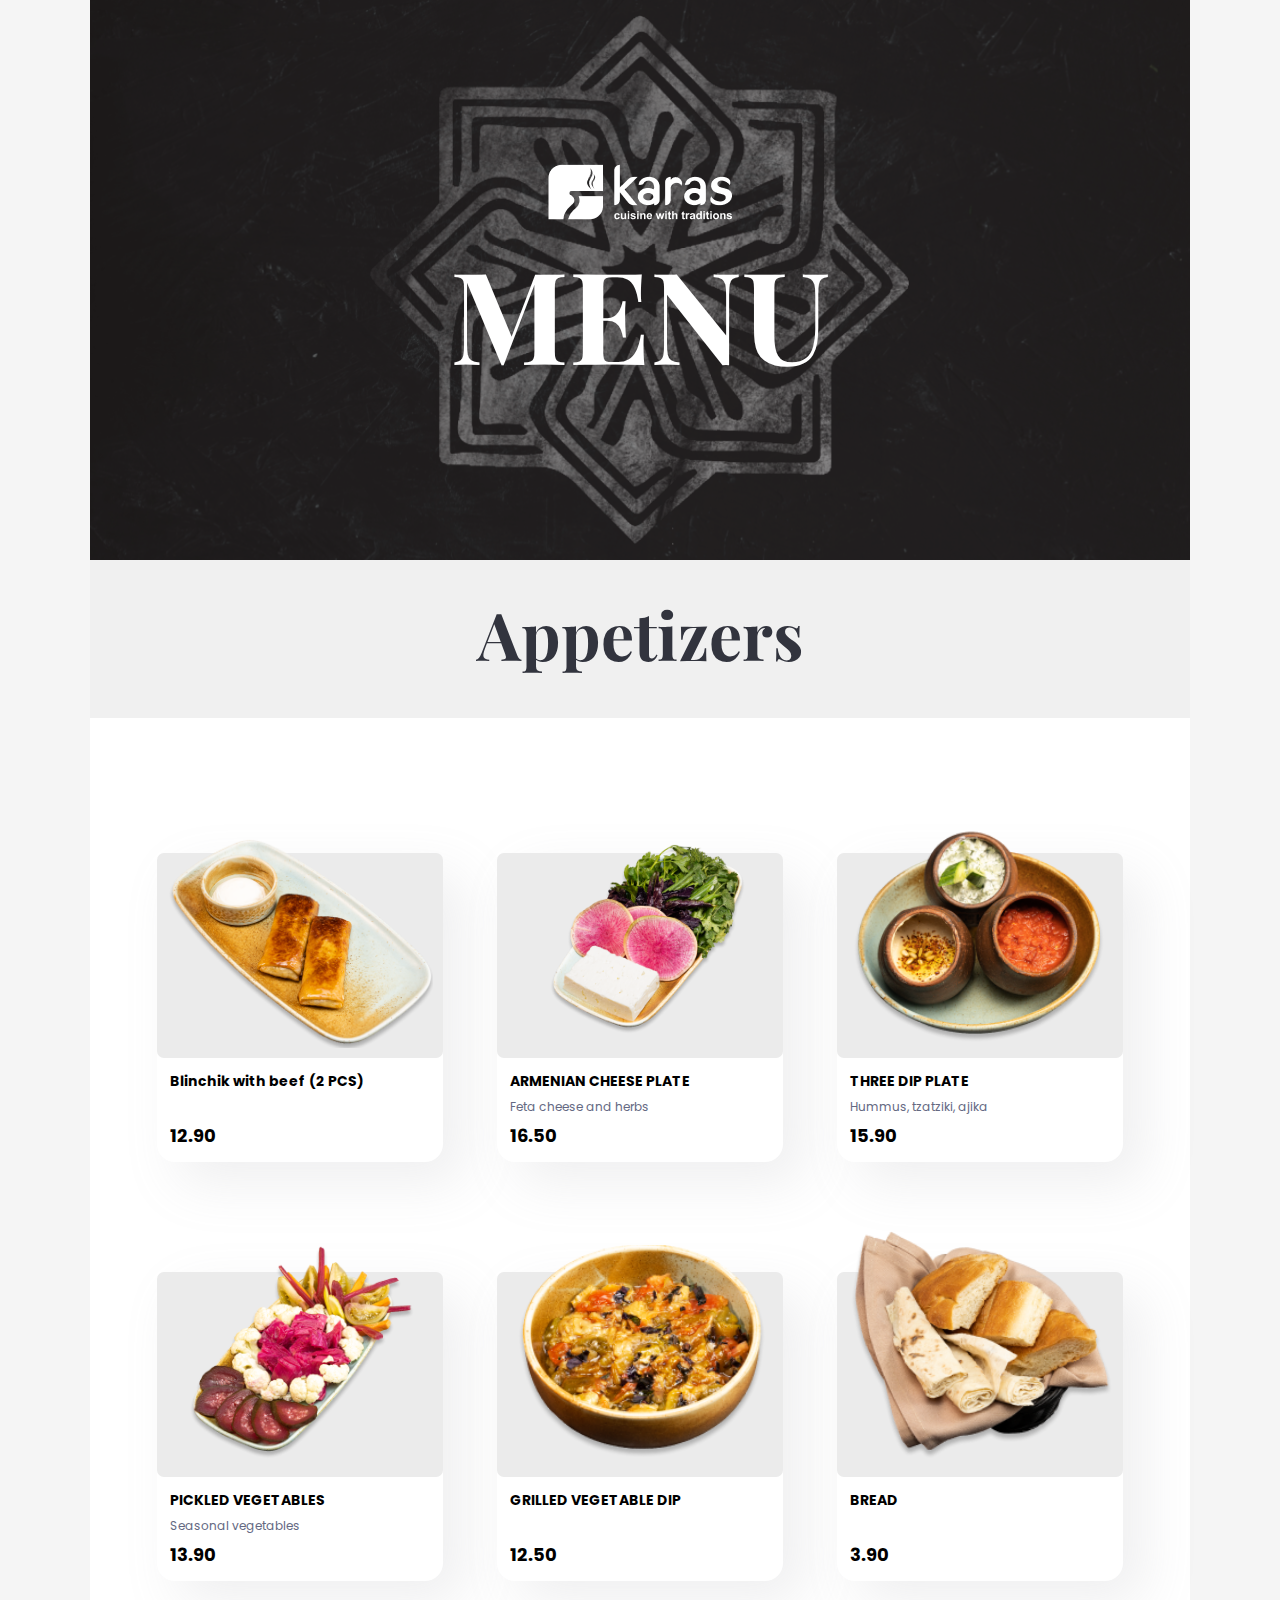
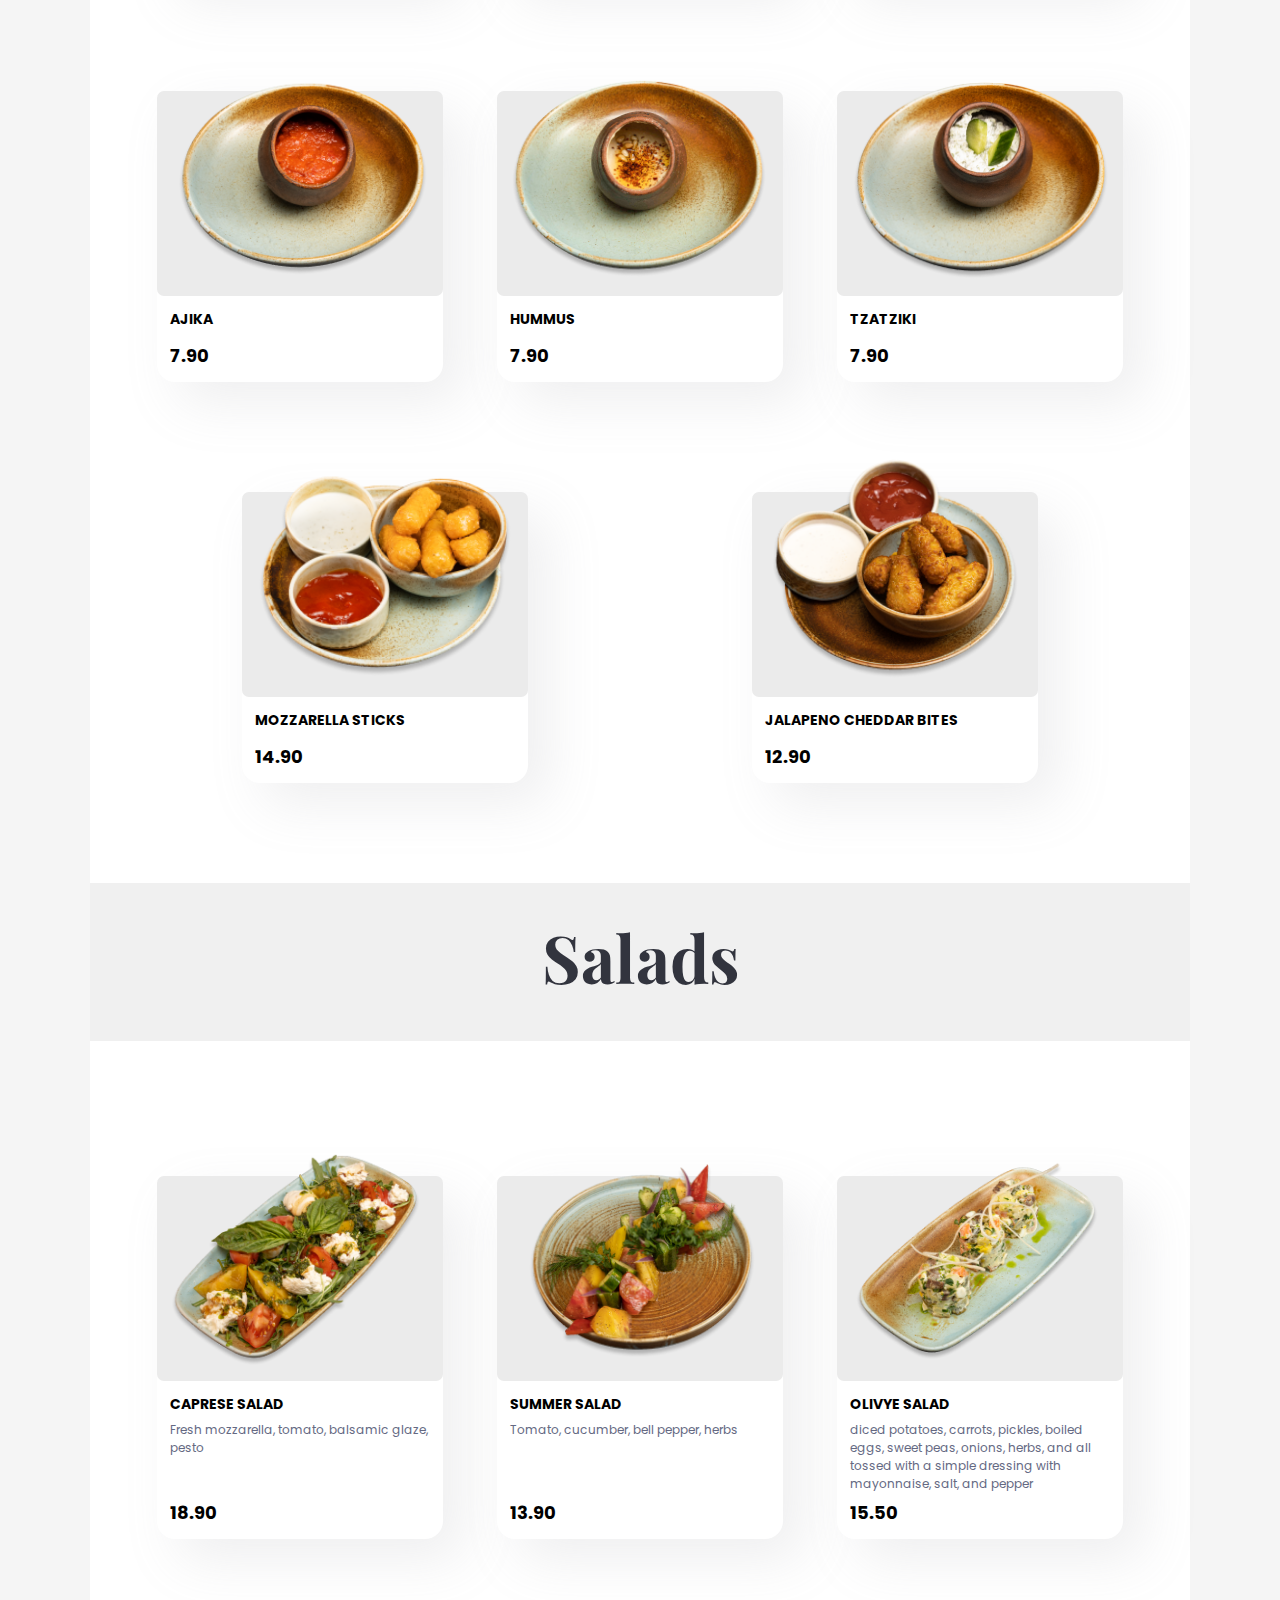
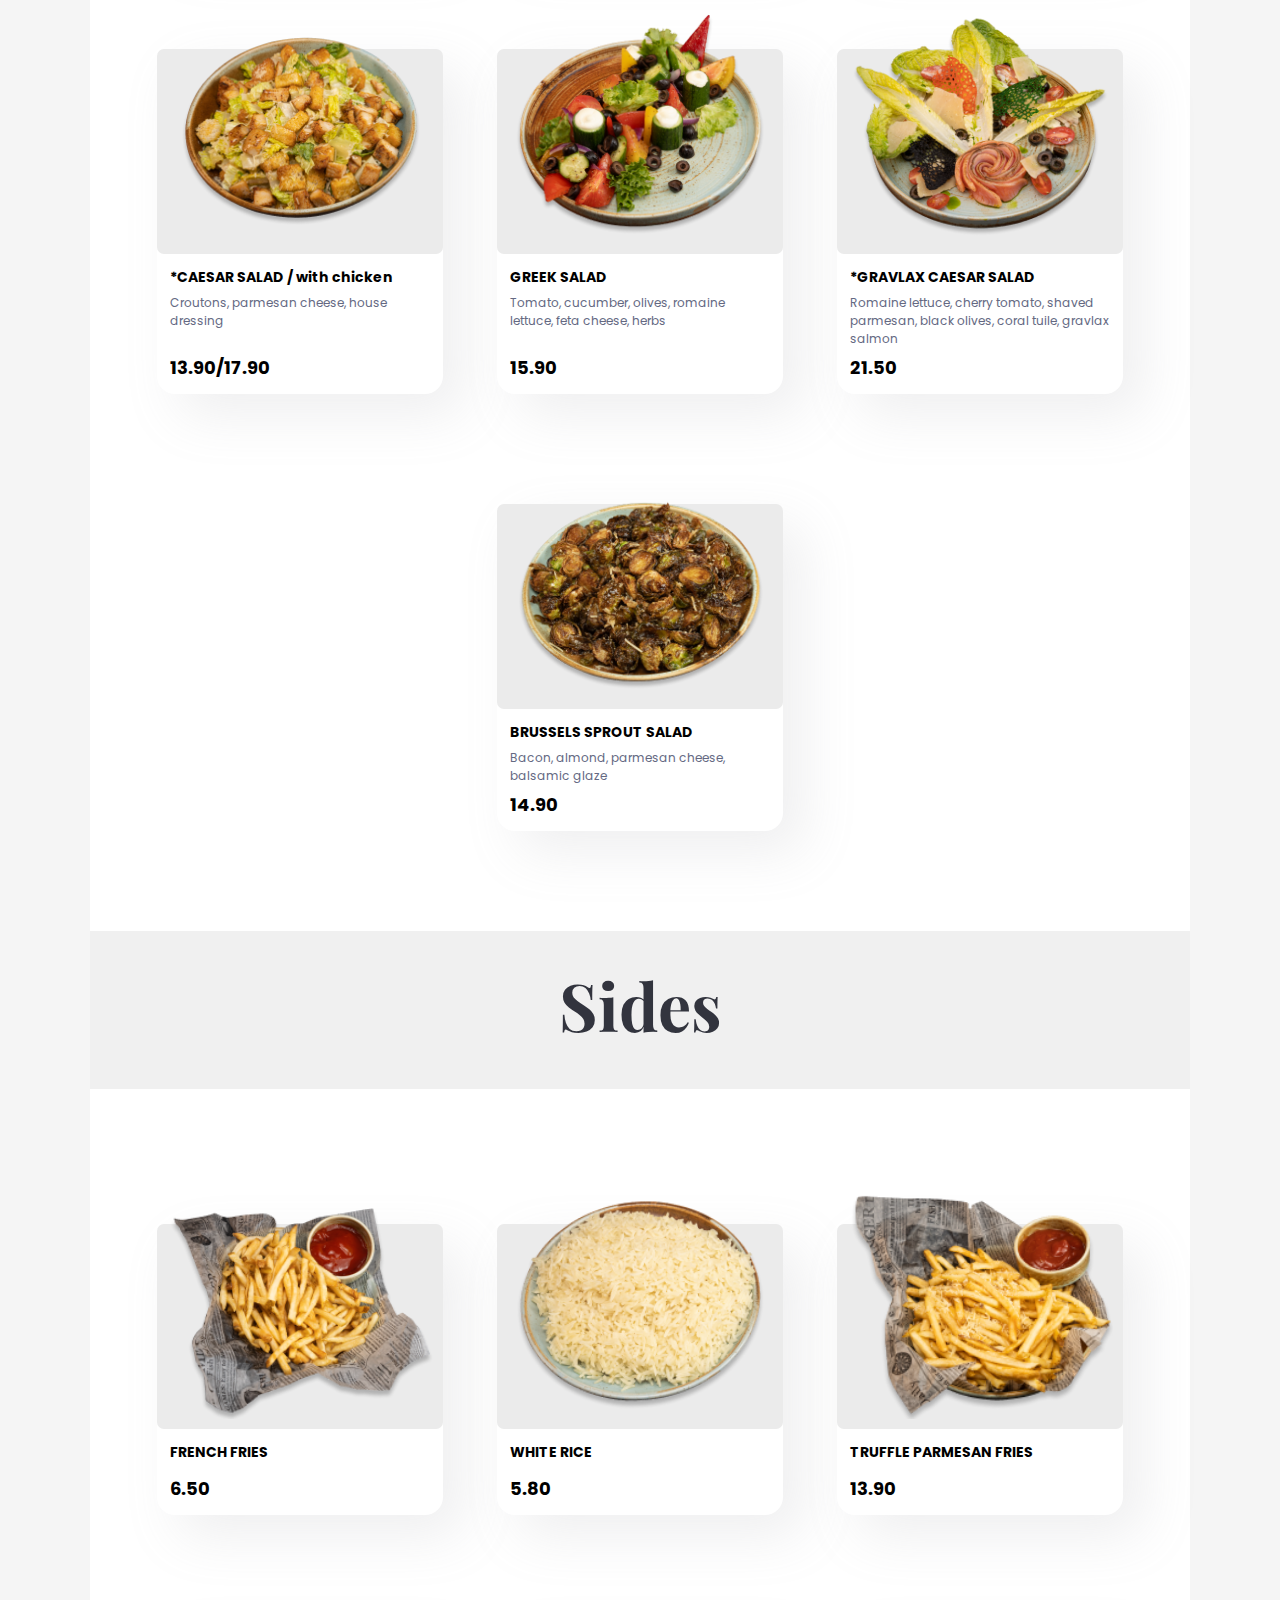
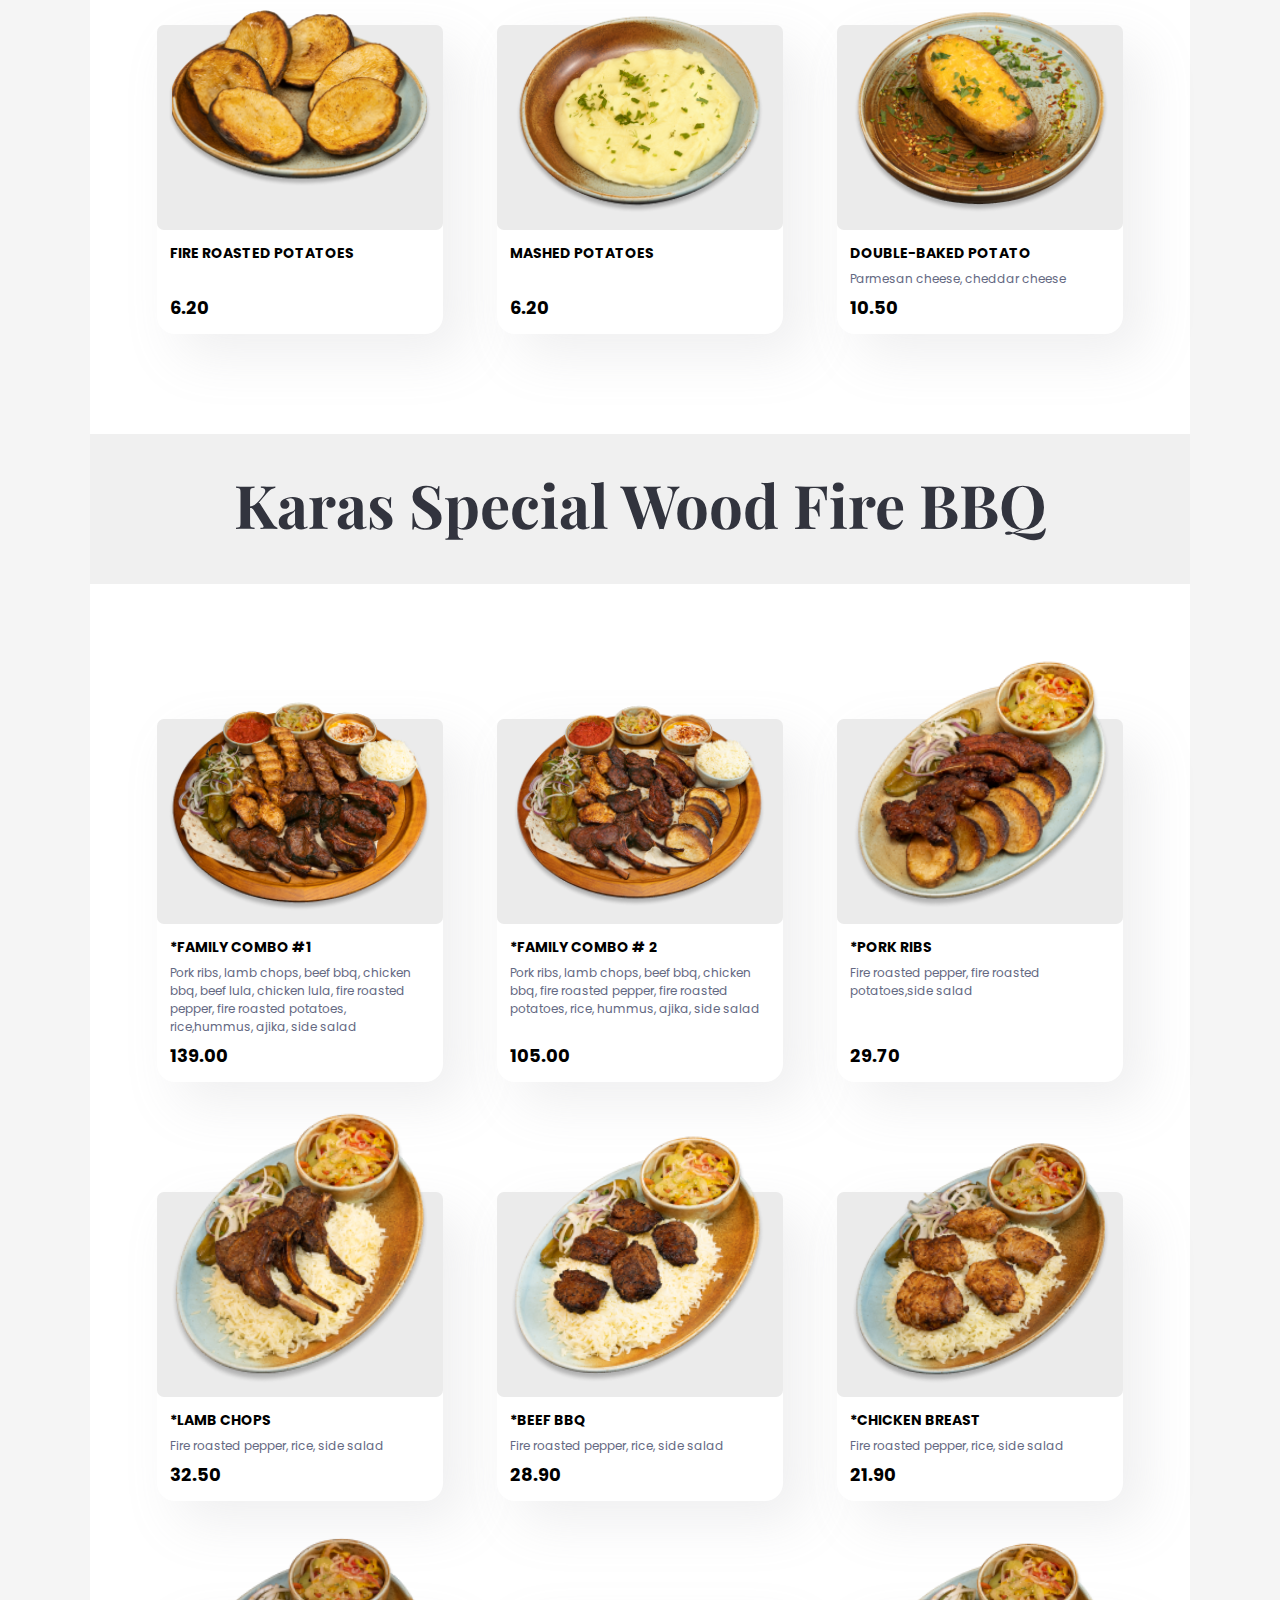
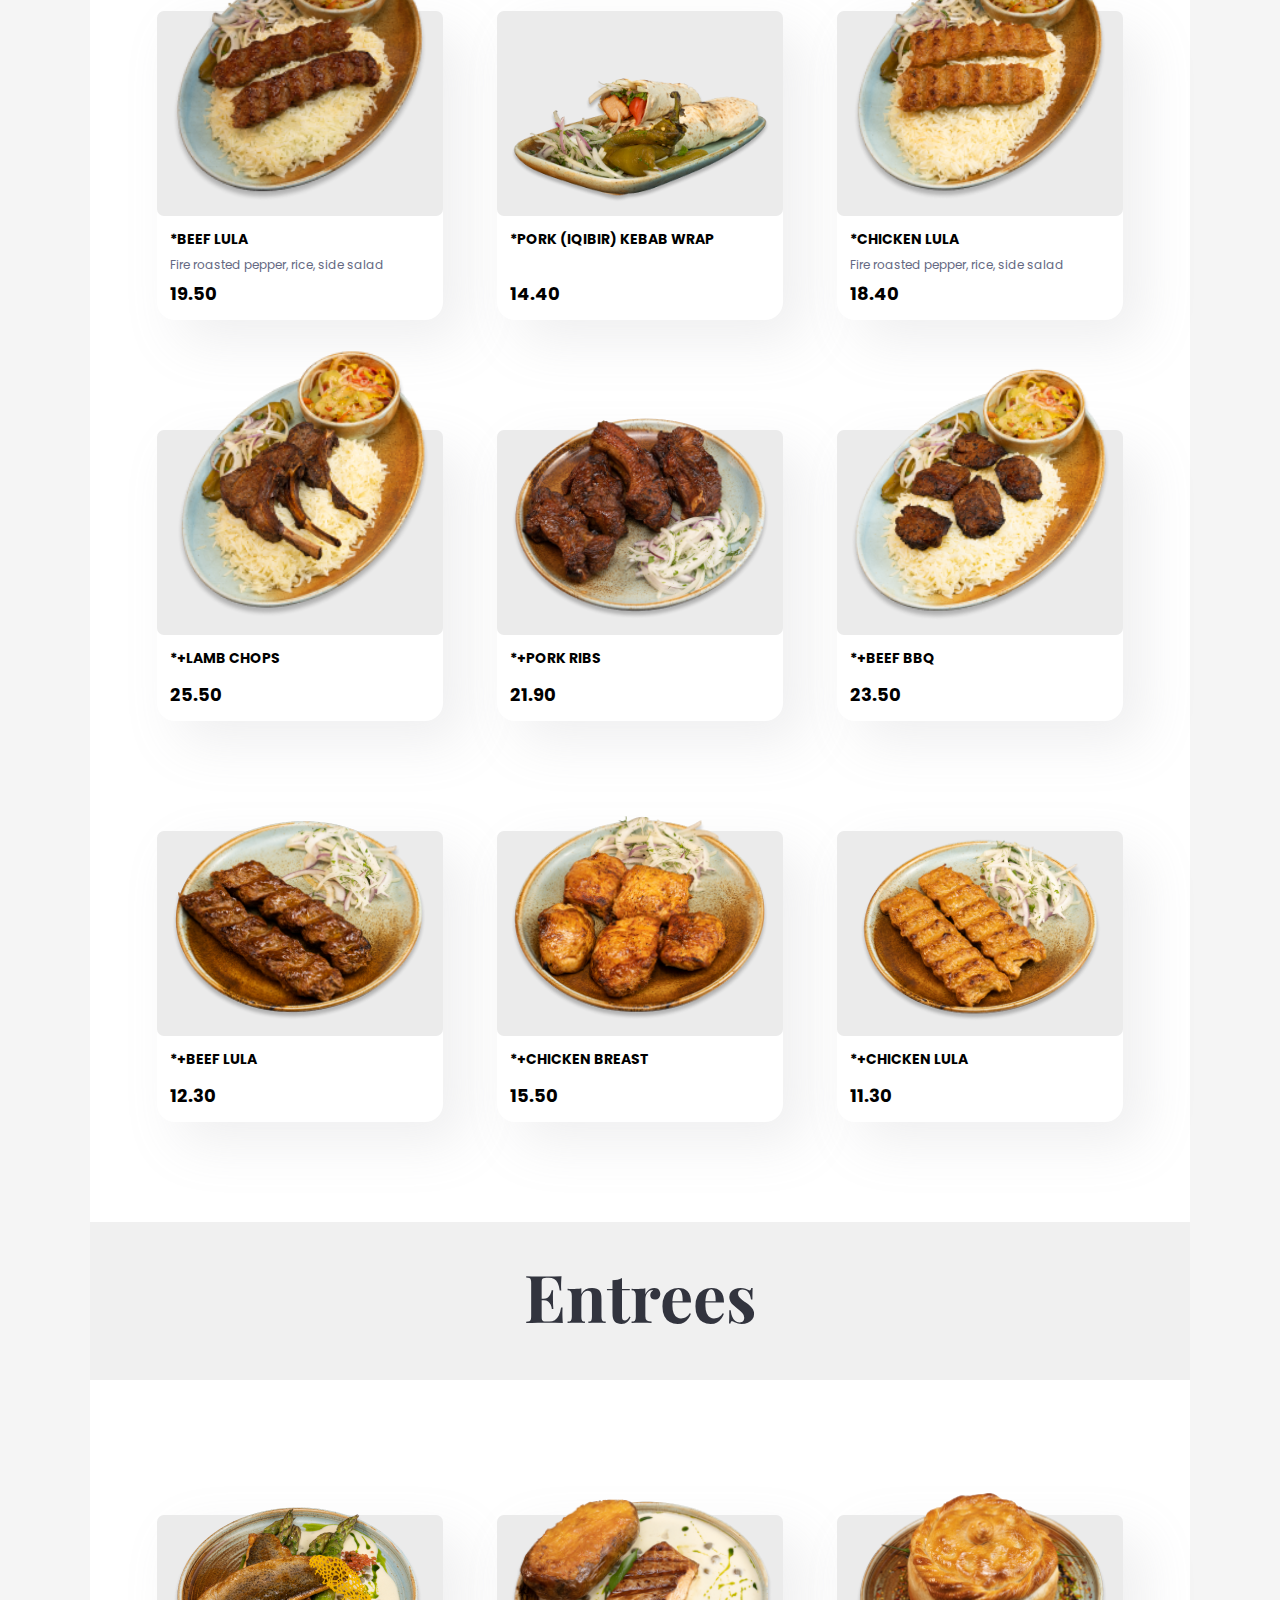
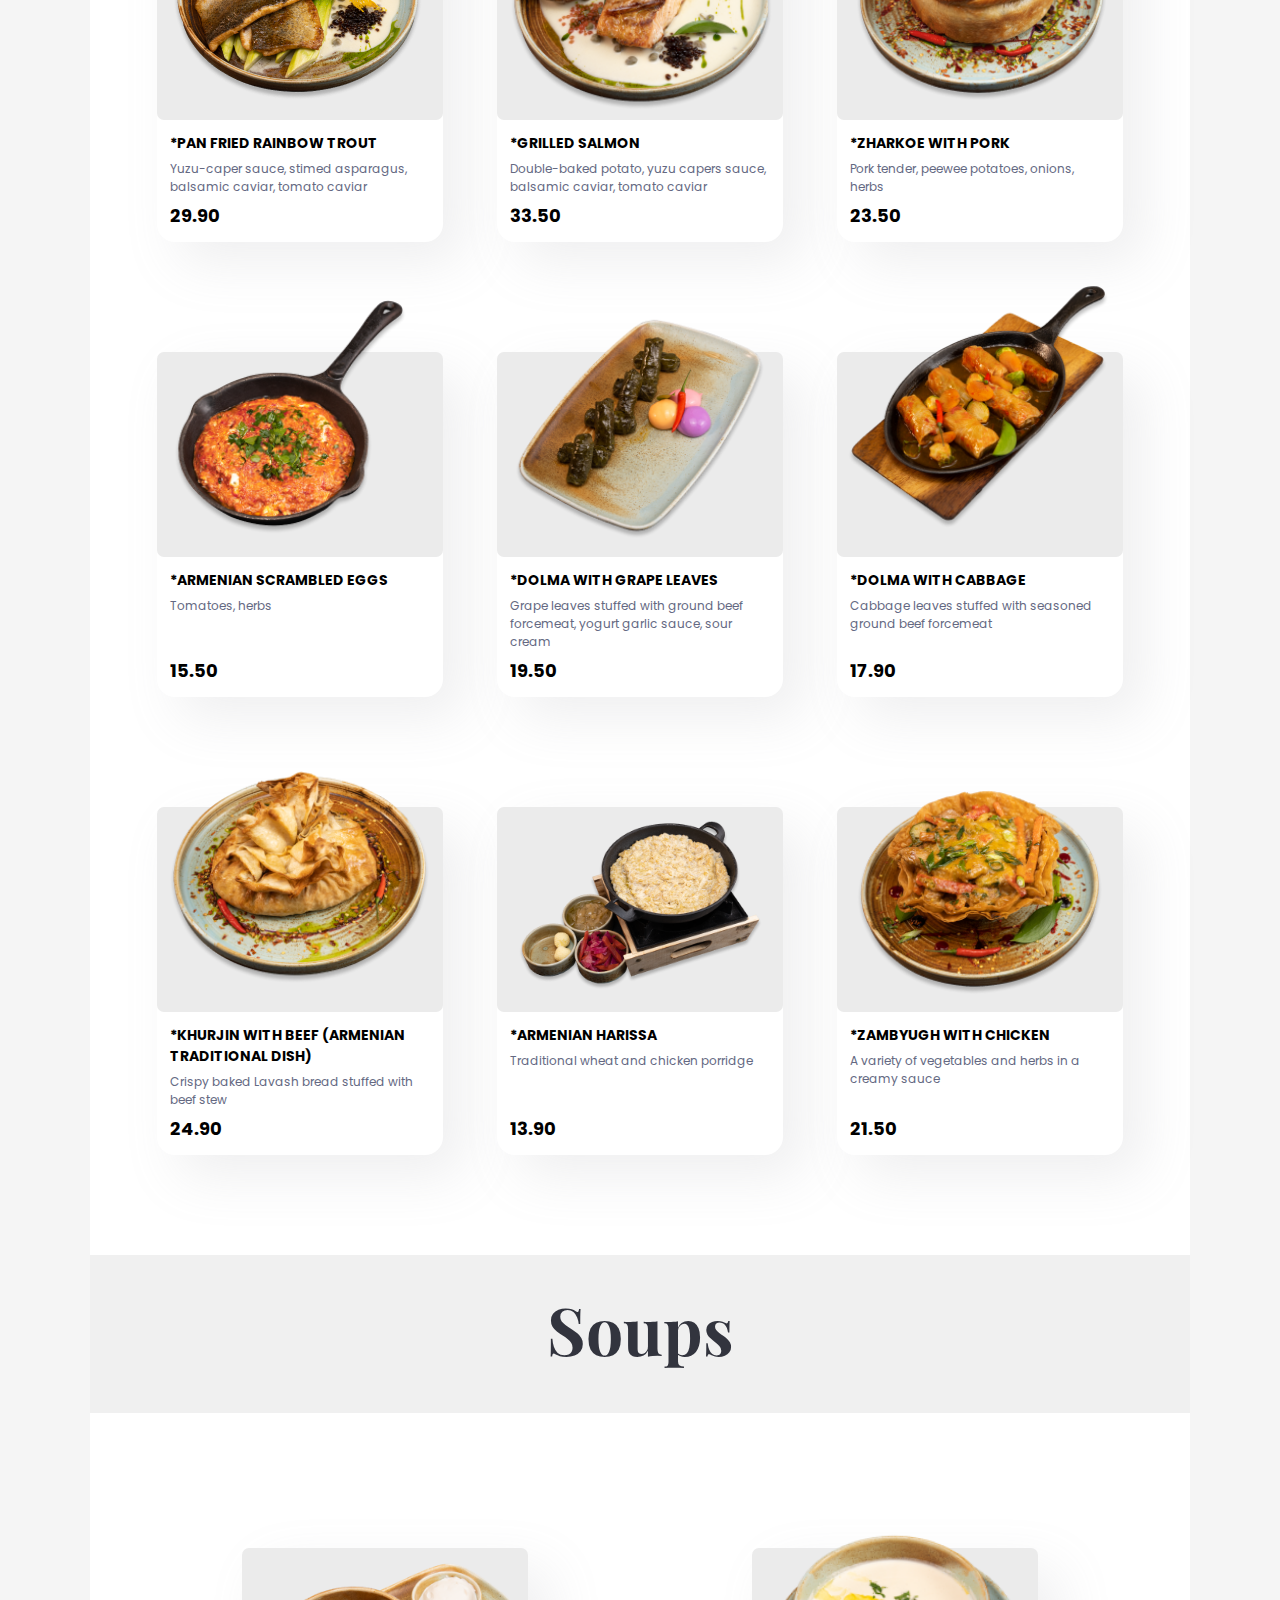
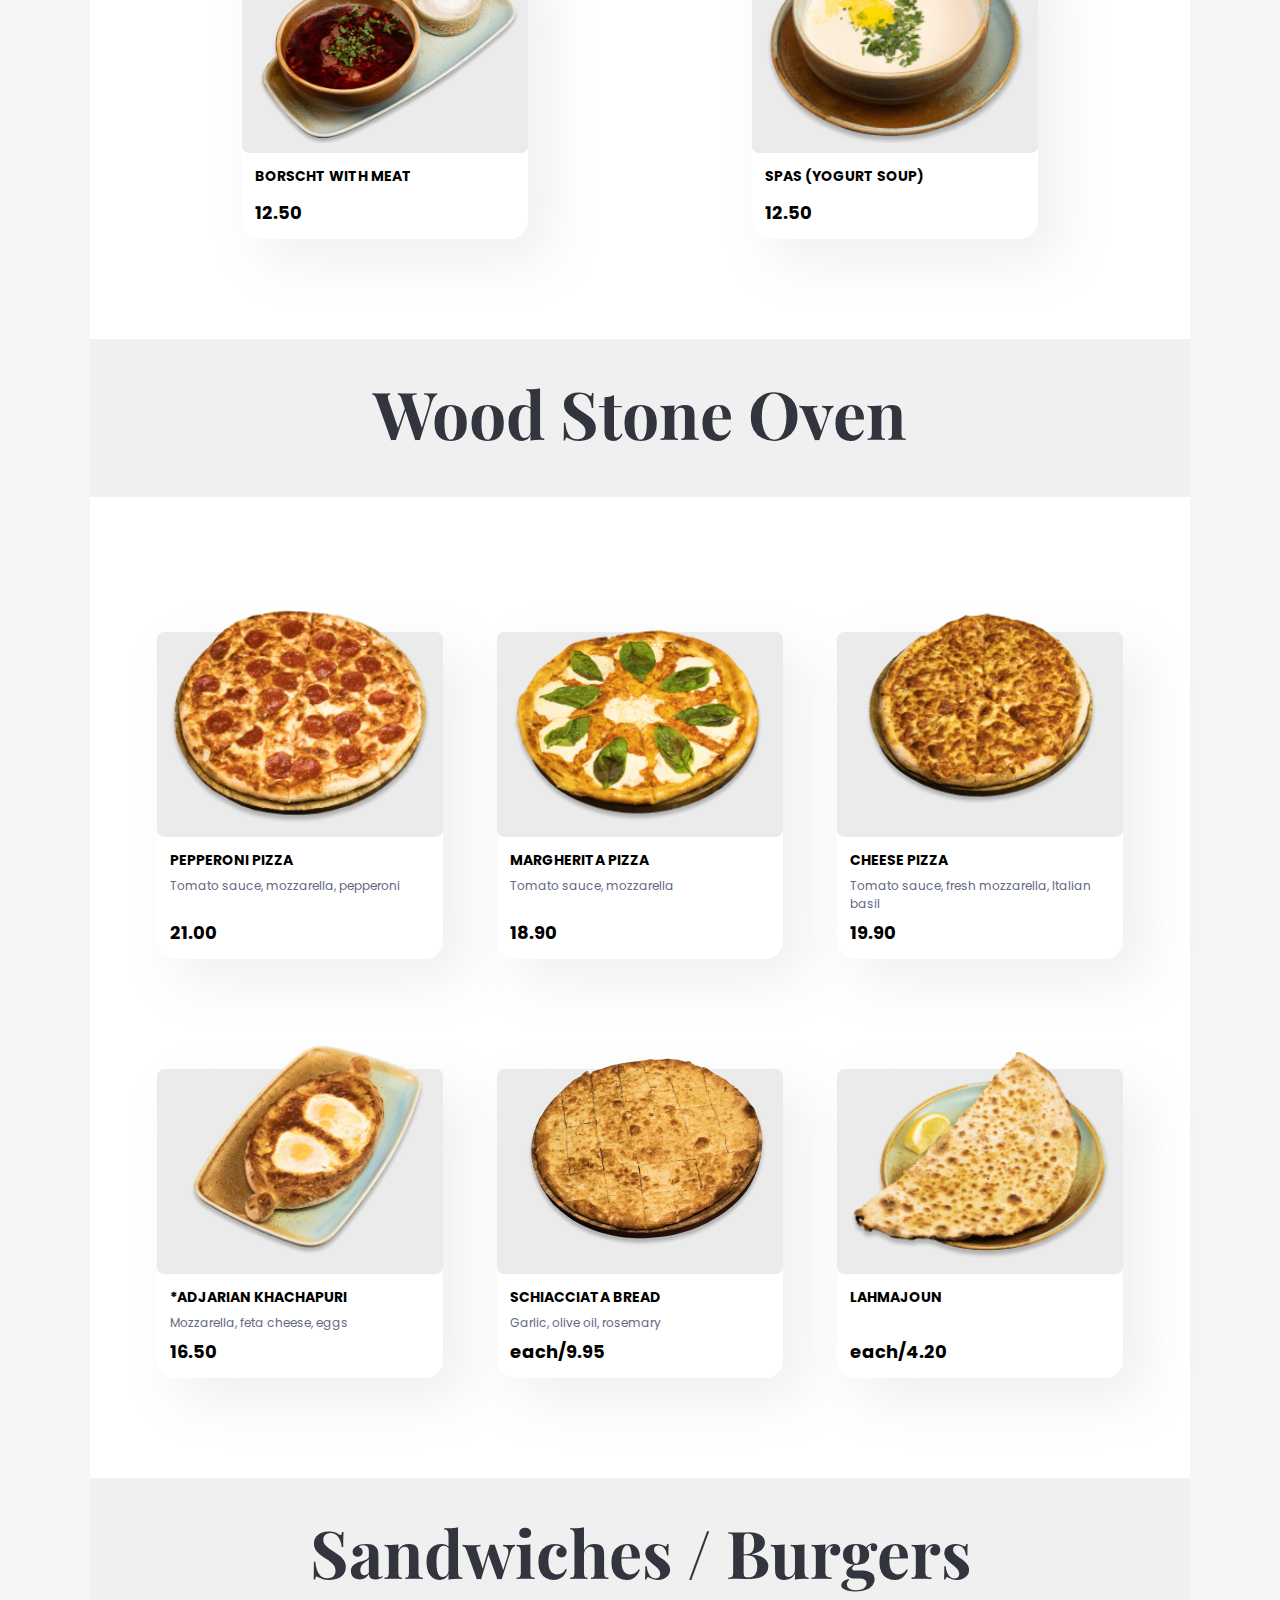
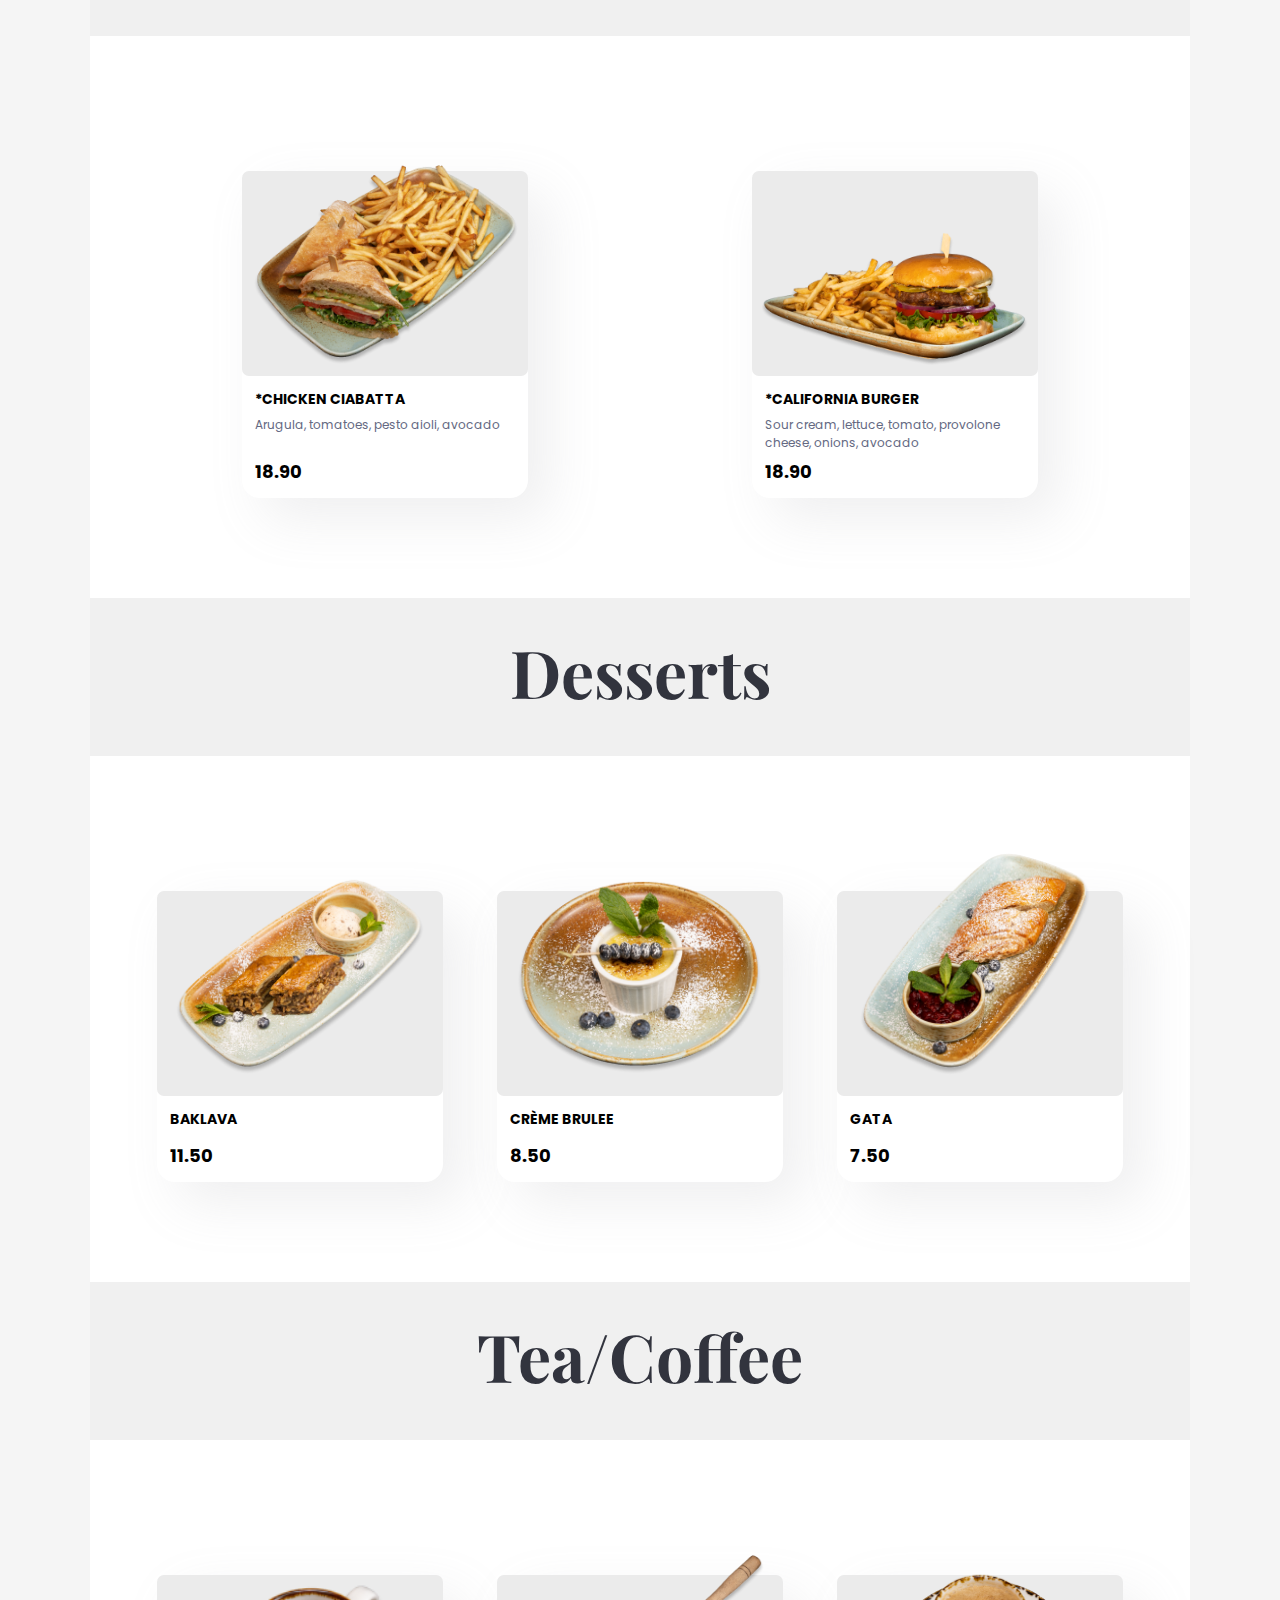
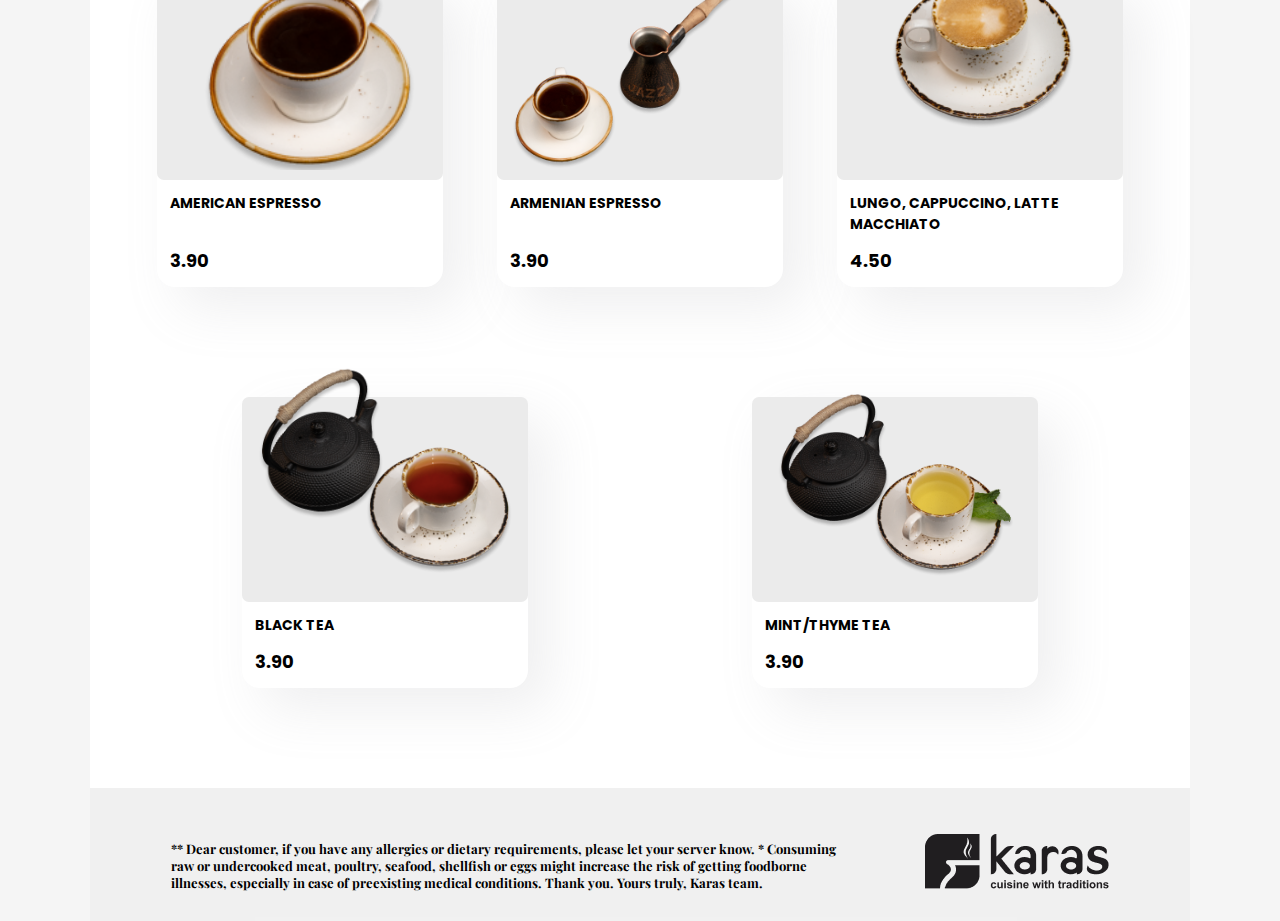
==== commit eaebbcb7: "add responsive" ====
--- a/menu.html
+++ b/menu.html
@@ -5,6 +5,9 @@
     <meta name="viewport"
           content="width=device-width, user-scalable=no, initial-scale=1.0, maximum-scale=1.0, minimum-scale=1.0">
     <meta http-equiv="X-UA-Compatible" content="ie=edge">
+    <link rel="preconnect" href="https://fonts.googleapis.com">
+    <link rel="preconnect" href="https://fonts.gstatic.com" crossorigin>
+    <link href="https://fonts.googleapis.com/css2?family=Playfair+Display:wght@400;500;600;700;800;900&family=Poppins:wght@300;400;500;600;700;800;900&display=swap" rel="stylesheet">
     <link rel="stylesheet" href="css/style.css">
     <title>Karas</title>
 </head>
@@ -17,8 +20,8 @@
                     <div class="logo">
                         <img src="assets/images/logo/karas-logo.png" alt="Logo">
                     </div>
-                    <div class="header-title">
-                        <h1>MENU</h1>
+                    <div class="header-title title-lang">
+                        <h1></h1>
                     </div>
                 </div>
             </div>
@@ -31,111 +34,133 @@
         <div class="category-block">
             <div class="dish">
                 <div class="dish-image-background">
-                    <img class="t-50" src="assets/images/appetizers/1.png" alt="Blinchik">
-                </div>
-                <div class="dish-info appetizers-lang">
-                    <div class="dish-title"></div>
-                    <div class="dish-description"></div>
-                    <div class="dish-price"></div>
-                </div>
-            </div>
-            <div class="dish">
-                <div class="dish-image-background">
-                    <img class="t-50" src="assets/images/appetizers/2.png" alt="Blinchik">
-                </div>
-                <div class="dish-info appetizers-lang">
-                    <div class="dish-title"></div>
-                    <div class="dish-description"></div>
-                    <div class="dish-price"></div>
-                </div>
-            </div>
-            <div class="dish">
-                <div class="dish-image-background">
-                    <img class="t-25 l-25" src="assets/images/appetizers/3.png" alt="Blinchik">
-                </div>
-                <div class="dish-info appetizers-lang">
-                    <div class="dish-title"></div>
-                    <div class="dish-description"></div>
-                    <div class="dish-price"></div>
-                </div>
-            </div>
-            <div class="dish">
-                <div class="dish-image-background">
-                    <img class="t-50" src="assets/images/appetizers/4.png" alt="Blinchik">
-                </div>
-                <div class="dish-info appetizers-lang">
-                    <div class="dish-title"></div>
-                    <div class="dish-description"></div>
-                    <div class="dish-price"></div>
-                </div>
-            </div>
-            <div class="dish">
-                <div class="dish-image-background">
-                    <img class="t-25 l-25" src="assets/images/appetizers/5.png" alt="Blinchik">
-                </div>
-                <div class="dish-info appetizers-lang">
-                    <div class="dish-title"></div>
-                    <div class="dish-description"></div>
-                    <div class="dish-price"></div>
-                </div>
-            </div>
-            <div class="dish">
-                <div class="dish-image-background">
-                    <img class="t-25 l-25" src="assets/images/appetizers/6.png" alt="Blinchik">
-                </div>
-                <div class="dish-info appetizers-lang">
-                    <div class="dish-title"></div>
-                    <div class="dish-description"></div>
-                    <div class="dish-price"></div>
-                </div>
-            </div>
-            <div class="dish">
-                <div class="dish-image-background">
-                    <img class="t-25" src="assets/images/appetizers/7.png" alt="Blinchik">
-                </div>
-                <div class="dish-info appetizers-lang">
-                    <div class="dish-title"></div>
-                    <div class="dish-description"></div>
-                    <div class="dish-price"></div>
-                </div>
-            </div>
-            <div class="dish">
-                <div class="dish-image-background">
-                    <img class="t-25" src="assets/images/appetizers/8.png" alt="Blinchik">
-                </div>
-                <div class="dish-info appetizers-lang">
-                    <div class="dish-title"></div>
-                    <div class="dish-description"></div>
-                    <div class="dish-price"></div>
-                </div>
-            </div>
-            <div class="dish">
-                <div class="dish-image-background">
-                    <img class="t-25" src="assets/images/appetizers/9.png" alt="Blinchik">
-                </div>
-                <div class="dish-info appetizers-lang">
-                    <div class="dish-title"></div>
-                    <div class="dish-description"></div>
-                    <div class="dish-price"></div>
-                </div>
-            </div>
-            <div class="dish">
-                <div class="dish-image-background">
-                    <img class="t-25 l-25" src="assets/images/appetizers/10.png" alt="Blinchik">
-                </div>
-                <div class="dish-info appetizers-lang">
-                    <div class="dish-title"></div>
-                    <div class="dish-description"></div>
-                    <div class="dish-price"></div>
-                </div>
-            </div>
-            <div class="dish">
-                <div class="dish-image-background">
-                    <img class="t-25" src="assets/images/appetizers/11.png" alt="Blinchik">
-                </div>
-                <div class="dish-info appetizers-lang">
-                    <div class="dish-title"></div>
-                    <div class="dish-description"></div>
+                    <img class="" src="assets/images/appetizers/1.png" alt="Blinchik">
+                </div>
+                <div class="dish-info appetizers-lang">
+                    <div>
+                        <div class="dish-title"></div>
+                        <div class="dish-description"></div>
+                    </div>
+                    <div class="dish-price"></div>
+                </div>
+            </div>
+            <div class="dish">
+                <div class="dish-image-background">
+                    <img class="" src="assets/images/appetizers/2.png" alt="Blinchik">
+                </div>
+                <div class="dish-info appetizers-lang">
+                    <div>
+                        <div class="dish-title"></div>
+                        <div class="dish-description"></div>
+                    </div>
+                    <div class="dish-price"></div>
+                </div>
+            </div>
+            <div class="dish">
+                <div class="dish-image-background">
+                    <img class=" " src="assets/images/appetizers/3.png" alt="Blinchik">
+                </div>
+                <div class="dish-info appetizers-lang">
+                    <div>
+                        <div class="dish-title"></div>
+                        <div class="dish-description"></div>
+                    </div>
+                    <div class="dish-price"></div>
+                </div>
+            </div>
+            <div class="dish">
+                <div class="dish-image-background">
+                    <img class="" src="assets/images/appetizers/4.png" alt="Blinchik">
+                </div>
+                <div class="dish-info appetizers-lang">
+                    <div>
+                        <div class="dish-title"></div>
+                        <div class="dish-description"></div>
+                    </div>
+                    <div class="dish-price"></div>
+                </div>
+            </div>
+            <div class="dish">
+                <div class="dish-image-background">
+                    <img class=" " src="assets/images/appetizers/5.png" alt="Blinchik">
+                </div>
+                <div class="dish-info appetizers-lang">
+                    <div>
+                        <div class="dish-title"></div>
+                        <div class="dish-description"></div>
+                    </div>
+                    <div class="dish-price"></div>
+                </div>
+            </div>
+            <div class="dish">
+                <div class="dish-image-background">
+                    <img class=" " src="assets/images/appetizers/6.png" alt="Blinchik">
+                </div>
+                <div class="dish-info appetizers-lang">
+                    <div>
+                        <div class="dish-title"></div>
+                        <div class="dish-description"></div>
+                    </div>
+                    <div class="dish-price"></div>
+                </div>
+            </div>
+            <div class="dish">
+                <div class="dish-image-background">
+                    <img class="" src="assets/images/appetizers/7.png" alt="Blinchik">
+                </div>
+                <div class="dish-info appetizers-lang">
+                    <div>
+                        <div class="dish-title"></div>
+                        <div class="dish-description"></div>
+                    </div>
+                    <div class="dish-price"></div>
+                </div>
+            </div>
+            <div class="dish">
+                <div class="dish-image-background">
+                    <img class="" src="assets/images/appetizers/8.png" alt="Blinchik">
+                </div>
+                <div class="dish-info appetizers-lang">
+                    <div>
+                        <div class="dish-title"></div>
+                        <div class="dish-description"></div>
+                    </div>
+                    <div class="dish-price"></div>
+                </div>
+            </div>
+            <div class="dish">
+                <div class="dish-image-background">
+                    <img class="" src="assets/images/appetizers/9.png" alt="Blinchik">
+                </div>
+                <div class="dish-info appetizers-lang">
+                    <div>
+                        <div class="dish-title"></div>
+                        <div class="dish-description"></div>
+                    </div>
+                    <div class="dish-price"></div>
+                </div>
+            </div>
+            <div class="dish">
+                <div class="dish-image-background">
+                    <img class=" " src="assets/images/appetizers/10.png" alt="Blinchik">
+                </div>
+                <div class="dish-info appetizers-lang">
+                    <div>
+                        <div class="dish-title"></div>
+                        <div class="dish-description"></div>
+                    </div>
+                    <div class="dish-price"></div>
+                </div>
+            </div>
+            <div class="dish">
+                <div class="dish-image-background">
+                    <img class="" src="assets/images/appetizers/11.png" alt="Blinchik">
+                </div>
+                <div class="dish-info appetizers-lang">
+                    <div>
+                        <div class="dish-title"></div>
+                        <div class="dish-description"></div>
+                    </div>
                     <div class="dish-price"></div>
                 </div>
             </div>
@@ -148,71 +173,85 @@
         <div class="category-block">
             <div class="dish">
                 <div class="dish-image-background">
-                    <img class="t-50" src="assets/images/salads/1.png" alt="Blinchik">
+                    <img class="" src="assets/images/salads/1.png" alt="Blinchik">
                 </div>
                 <div class="dish-info salads-lang">
-                    <div class="dish-title"></div>
-                    <div class="dish-description"></div>
-                    <div class="dish-price"></div>
-                </div>
-            </div>
-            <div class="dish">
-                <div class="dish-image-background">
-                    <img class="t-25" src="assets/images/salads/2.png" alt="Blinchik">
+                    <div>
+                        <div class="dish-title"></div>
+                        <div class="dish-description"></div>
+                    </div>
+                    <div class="dish-price"></div>
+                </div>
+            </div>
+            <div class="dish">
+                <div class="dish-image-background">
+                    <img class="" src="assets/images/salads/2.png" alt="Blinchik">
                 </div>
                 <div class="dish-info salads-lang">
-                    <div class="dish-title"></div>
-                    <div class="dish-description"></div>
-                    <div class="dish-price"></div>
-                </div>
-            </div>
-            <div class="dish">
-                <div class="dish-image-background">
-                    <img class="t-25" src="assets/images/salads/3.png" alt="Blinchik">
+                    <div>
+                        <div class="dish-title"></div>
+                        <div class="dish-description"></div>
+                    </div>
+                    <div class="dish-price"></div>
+                </div>
+            </div>
+            <div class="dish">
+                <div class="dish-image-background">
+                    <img class="" src="assets/images/salads/3.png" alt="Blinchik">
                 </div>
                 <div class="dish-info salads-lang">
-                    <div class="dish-title"></div>
-                    <div class="dish-description"></div>
-                    <div class="dish-price"></div>
-                </div>
-            </div>
-            <div class="dish">
-                <div class="dish-image-background">
-                    <img class="t-50" src="assets/images/salads/4.png" alt="Blinchik">
+                    <div>
+                        <div class="dish-title"></div>
+                        <div class="dish-description"></div>
+                    </div>
+                    <div class="dish-price"></div>
+                </div>
+            </div>
+            <div class="dish">
+                <div class="dish-image-background">
+                    <img class="" src="assets/images/salads/4.png" alt="Blinchik">
                 </div>
                 <div class="dish-info salads-lang">
-                    <div class="dish-title"></div>
-                    <div class="dish-description"></div>
-                    <div class="dish-price"></div>
-                </div>
-            </div>
-            <div class="dish">
-                <div class="dish-image-background">
-                    <img class="t-50" src="assets/images/salads/5.png" alt="Blinchik">
+                    <div>
+                        <div class="dish-title"></div>
+                        <div class="dish-description"></div>
+                    </div>
+                    <div class="dish-price"></div>
+                </div>
+            </div>
+            <div class="dish">
+                <div class="dish-image-background">
+                    <img class="" src="assets/images/salads/5.png" alt="Blinchik">
                 </div>
                 <div class="dish-info salads-lang">
-                    <div class="dish-title"></div>
-                    <div class="dish-description"></div>
-                    <div class="dish-price"></div>
-                </div>
-            </div>
-            <div class="dish">
-                <div class="dish-image-background">
-                    <img class="t-50" src="assets/images/salads/6.png" alt="Blinchik">
+                    <div>
+                        <div class="dish-title"></div>
+                        <div class="dish-description"></div>
+                    </div>
+                    <div class="dish-price"></div>
+                </div>
+            </div>
+            <div class="dish">
+                <div class="dish-image-background">
+                    <img class="" src="assets/images/salads/6.png" alt="Blinchik">
                 </div>
                 <div class="dish-info salads-lang">
-                    <div class="dish-title"></div>
-                    <div class="dish-description"></div>
-                    <div class="dish-price"></div>
-                </div>
-            </div>
-            <div class="dish">
-                <div class="dish-image-background">
-                    <img class="t-25" src="assets/images/salads/7.png" alt="Blinchik">
+                    <div>
+                        <div class="dish-title"></div>
+                        <div class="dish-description"></div>
+                    </div>
+                    <div class="dish-price"></div>
+                </div>
+            </div>
+            <div class="dish">
+                <div class="dish-image-background">
+                    <img class="" src="assets/images/salads/7.png" alt="Blinchik">
                 </div>
                 <div class="dish-info salads-lang">
-                    <div class="dish-title"></div>
-                    <div class="dish-description"></div>
+                    <div>
+                        <div class="dish-title"></div>
+                        <div class="dish-description"></div>
+                    </div>
                     <div class="dish-price"></div>
                 </div>
             </div>
@@ -225,61 +264,73 @@
         <div class="category-block">
             <div class="dish">
                 <div class="dish-image-background">
-                    <img class="t-25 l-25" src="assets/images/sides/1.png" alt="Blinchik">
+                    <img class=" " src="assets/images/sides/1.png" alt="Blinchik">
                 </div>
                 <div class="dish-info sides-lang">
-                    <div class="dish-title"></div>
-                    <div class="dish-description"></div>
-                    <div class="dish-price"></div>
-                </div>
-            </div>
-            <div class="dish">
-                <div class="dish-image-background">
-                    <img class="t-25 l-25" src="assets/images/sides/2.png" alt="Blinchik">
+                    <div>
+                        <div class="dish-title"></div>
+                        <div class="dish-description"></div>
+                    </div>
+                    <div class="dish-price"></div>
+                </div>
+            </div>
+            <div class="dish">
+                <div class="dish-image-background">
+                    <img class=" " src="assets/images/sides/2.png" alt="Blinchik">
                 </div>
                 <div class="dish-info sides-lang">
-                    <div class="dish-title"></div>
-                    <div class="dish-description"></div>
-                    <div class="dish-price"></div>
-                </div>
-            </div>
-            <div class="dish">
-                <div class="dish-image-background">
-                    <img class="t-25 l-25" src="assets/images/sides/3.png" alt="Blinchik">
+                    <div>
+                        <div class="dish-title"></div>
+                        <div class="dish-description"></div>
+                    </div>
+                    <div class="dish-price"></div>
+                </div>
+            </div>
+            <div class="dish">
+                <div class="dish-image-background">
+                    <img class=" " src="assets/images/sides/3.png" alt="Blinchik">
                 </div>
                 <div class="dish-info sides-lang">
-                    <div class="dish-title"></div>
-                    <div class="dish-description"></div>
-                    <div class="dish-price"></div>
-                </div>
-            </div>
-            <div class="dish">
-                <div class="dish-image-background">
-                    <img class="t-25 l-25" src="assets/images/sides/4.png" alt="Blinchik">
+                    <div>
+                        <div class="dish-title"></div>
+                        <div class="dish-description"></div>
+                    </div>
+                    <div class="dish-price"></div>
+                </div>
+            </div>
+            <div class="dish">
+                <div class="dish-image-background">
+                    <img class=" " src="assets/images/sides/4.png" alt="Blinchik">
                 </div>
                 <div class="dish-info sides-lang">
-                    <div class="dish-title"></div>
-                    <div class="dish-description"></div>
-                    <div class="dish-price"></div>
-                </div>
-            </div>
-            <div class="dish">
-                <div class="dish-image-background">
-                    <img class="t-25 l-25" src="assets/images/sides/5.png" alt="Blinchik">
+                    <div>
+                        <div class="dish-title"></div>
+                        <div class="dish-description"></div>
+                    </div>
+                    <div class="dish-price"></div>
+                </div>
+            </div>
+            <div class="dish">
+                <div class="dish-image-background">
+                    <img class=" " src="assets/images/sides/5.png" alt="Blinchik">
                 </div>
                 <div class="dish-info sides-lang">
-                    <div class="dish-title"></div>
-                    <div class="dish-description"></div>
-                    <div class="dish-price"></div>
-                </div>
-            </div>
-            <div class="dish">
-                <div class="dish-image-background">
-                    <img class="t-25 l-25" src="assets/images/sides/6.png" alt="Blinchik">
+                    <div>
+                        <div class="dish-title"></div>
+                        <div class="dish-description"></div>
+                    </div>
+                    <div class="dish-price"></div>
+                </div>
+            </div>
+            <div class="dish">
+                <div class="dish-image-background">
+                    <img class=" " src="assets/images/sides/6.png" alt="Blinchik">
                 </div>
                 <div class="dish-info sides-lang">
-                    <div class="dish-title"></div>
-                    <div class="dish-description"></div>
+                    <div>
+                        <div class="dish-title"></div>
+                        <div class="dish-description"></div>
+                    </div>
                     <div class="dish-price"></div>
                 </div>
             </div>
@@ -292,154 +343,184 @@
         <div class="category-block">
             <div class="dish">
                 <div class="dish-image-background">
-                    <img class="t-25 l-25" src="assets/images/bbq/1.png" alt="Blinchik">
-                </div>
-                <div class="dish-info bbq-lang">
+                    <img class=" " src="assets/images/bbq/1.png" alt="Blinchik">
+                </div>
+                <div class="dish-info bbq-lang">
+                    <div>
+                        <div class="dish-title"></div>
+                        <div class="dish-description"></div>
+                    </div>
+                    <div class="dish-price"></div>
+                </div>
+            </div>
+            <div class="dish">
+                <div class="dish-image-background">
+                    <img class=" " src="assets/images/bbq/2.png" alt="Blinchik">
+                </div>
+                <div class="dish-info bbq-lang">
+                    <div>
+                        <div class="dish-title"></div>
+                        <div class="dish-description"></div>
+                    </div>
+                    <div class="dish-price"></div>
+                </div>
+            </div>
+            <div class="dish">
+                <div class="dish-image-background">
+                    <img class=" " src="assets/images/bbq/3.png" alt="Blinchik">
+                </div>
+                <div class="dish-info bbq-lang">
+                    <div>
+                        <div class="dish-title"></div>
+                        <div class="dish-description"></div>
+                    </div>
+                    <div class="dish-price"></div>
+                </div>
+            </div>
+            <div class="dish">
+                <div class="dish-image-background">
+                    <img class=" " src="assets/images/bbq/4.png" alt="Blinchik">
+                </div>
+                <div class="dish-info bbq-lang">
+                    <div>
+                        <div class="dish-title"></div>
+                        <div class="dish-description"></div>
+                    </div>
+                    <div class="dish-price"></div>
+                </div>
+            </div>
+            <div class="dish">
+                <div class="dish-image-background">
+                    <img class=" " src="assets/images/bbq/5.png" alt="Blinchik">
+                </div>
+                <div class="dish-info bbq-lang">
+                    <div>
+                        <div class="dish-title"></div>
+                        <div class="dish-description"></div>
+                    </div>
+                    <div class="dish-price"></div>
+                </div>
+            </div>
+            <div class="dish">
+                <div class="dish-image-background">
+                    <img class=" " src="assets/images/bbq/6.png" alt="Blinchik">
+                </div>
+                <div class="dish-info bbq-lang">
+                    <div>
+                        <div class="dish-title"></div>
+                        <div class="dish-description"></div>
+                    </div>
+                    <div class="dish-price"></div>
+                </div>
+            </div>
+            <div class="dish">
+                <div class="dish-image-background">
+                    <img class=" " src="assets/images/bbq/7.png" alt="Blinchik">
+                </div>
+                <div class="dish-info bbq-lang">
+                    <div>
+                        <div class="dish-title"></div>
+                        <div class="dish-description"></div>
+                    </div>
+                    <div class="dish-price"></div>
+                </div>
+            </div>
+            <div class="dish">
+                <div class="dish-image-background">
+                    <img class="" src="assets/images/bbq/8.png" alt="Blinchik">
+                </div>
+                <div class="dish-info bbq-lang">
+                    <div>
+                        <div class="dish-title"></div>
+                        <div class="dish-description"></div>
+                    </div>
+                    <div class="dish-price"></div>
+                </div>
+            </div>
+            <div class="dish">
+                <div class="dish-image-background">
+                    <img class=" " src="assets/images/bbq/9.png" alt="Blinchik">
+                </div>
+                <div class="dish-info bbq-lang">
+                    <div>
+                        <div class="dish-title"></div>
+                        <div class="dish-description"></div>
+                    </div>
+                    <div class="dish-price"></div>
+                </div>
+            </div>
+            <div class="dish">
+                <div class="dish-image-background">
+                    <img class=" " src="assets/images/bbq/10.png" alt="Blinchik">
+                </div>
+            <div class="dish-info bbq-lang">
+                <div>
                     <div class="dish-title"></div>
                     <div class="dish-description"></div>
-                    <div class="dish-price"></div>
-                </div>
-            </div>
-            <div class="dish">
-                <div class="dish-image-background">
-                    <img class="t-25 l-25" src="assets/images/bbq/2.png" alt="Blinchik">
-                </div>
-                <div class="dish-info bbq-lang">
-                    <div class="dish-title"></div>
-                    <div class="dish-description"></div>
-                    <div class="dish-price"></div>
-                </div>
-            </div>
-            <div class="dish">
-                <div class="dish-image-background">
-                    <img class="t-25 l-25" src="assets/images/bbq/3.png" alt="Blinchik">
-                </div>
-                <div class="dish-info bbq-lang">
-                    <div class="dish-title"></div>
-                    <div class="dish-description"></div>
-                    <div class="dish-price"></div>
-                </div>
-            </div>
-            <div class="dish">
-                <div class="dish-image-background">
-                    <img class="t-25 l-25" src="assets/images/bbq/4.png" alt="Blinchik">
-                </div>
-                <div class="dish-info bbq-lang">
-                    <div class="dish-title"></div>
-                    <div class="dish-description"></div>
-                    <div class="dish-price"></div>
-                </div>
-            </div>
-            <div class="dish">
-                <div class="dish-image-background">
-                    <img class="t-25 l-25" src="assets/images/bbq/5.png" alt="Blinchik">
-                </div>
-                <div class="dish-info bbq-lang">
-                    <div class="dish-title"></div>
-                    <div class="dish-description"></div>
-                    <div class="dish-price"></div>
-                </div>
-            </div>
-            <div class="dish">
-                <div class="dish-image-background">
-                    <img class="t-25 l-25" src="assets/images/bbq/6.png" alt="Blinchik">
-                </div>
-                <div class="dish-info bbq-lang">
-                    <div class="dish-title"></div>
-                    <div class="dish-description"></div>
-                    <div class="dish-price"></div>
-                </div>
-            </div>
-            <div class="dish">
-                <div class="dish-image-background">
-                    <img class="t-25 l-25" src="assets/images/bbq/7.png" alt="Blinchik">
-                </div>
-                <div class="dish-info bbq-lang">
-                    <div class="dish-title"></div>
-                    <div class="dish-description"></div>
-                    <div class="dish-price"></div>
-                </div>
-            </div>
-            <div class="dish">
-                <div class="dish-image-background">
-                    <img class="" src="assets/images/bbq/8.png" alt="Blinchik">
-                </div>
-                <div class="dish-info bbq-lang">
-                    <div class="dish-title"></div>
-                    <div class="dish-description"></div>
-                    <div class="dish-price"></div>
-                </div>
-            </div>
-            <div class="dish">
-                <div class="dish-image-background">
-                    <img class="t-25 l-25" src="assets/images/bbq/9.png" alt="Blinchik">
-                </div>
-                <div class="dish-info bbq-lang">
-                    <div class="dish-title"></div>
-                    <div class="dish-description"></div>
-                    <div class="dish-price"></div>
-                </div>
-            </div><div class="dish">
-            <div class="dish-image-background">
-                <img class="t-25 l-25" src="assets/images/bbq/10.png" alt="Blinchik">
-            </div>
-            <div class="dish-info bbq-lang">
-                <div class="dish-title"></div>
-                <div class="dish-description"></div>
+                </div>
                 <div class="dish-price"></div>
             </div>
-        </div><div class="dish">
-            <div class="dish-image-background">
-                <img class="t-25 l-25" src="assets/images/bbq/11.png" alt="Blinchik">
-            </div>
-            <div class="dish-info bbq-lang">
-                <div class="dish-title"></div>
-                <div class="dish-description"></div>
-                <div class="dish-price"></div>
-            </div>
-        </div>
-            <div class="dish">
-                <div class="dish-image-background">
-                    <img class="t-25 l-25" src="assets/images/bbq/12.png" alt="Blinchik">
-                </div>
-                <div class="dish-info bbq-lang">
-                    <div class="dish-title"></div>
-                    <div class="dish-description"></div>
-                    <div class="dish-price"></div>
-                </div>
-            </div>
-            <div class="dish">
-                <div class="dish-image-background">
-                    <img class="t-25 l-25" src="assets/images/bbq/13.png" alt="Blinchik">
-                </div>
-                <div class="dish-info bbq-lang">
-                    <div class="dish-title"></div>
-                    <div class="dish-description"></div>
-                    <div class="dish-price"></div>
-                </div>
-            </div>
-            <div class="dish">
-                <div class="dish-image-background">
-                    <img class="t-25 l-25" src="assets/images/bbq/14.png" alt="Blinchik">
-                </div>
-                <div class="dish-info bbq-lang">
-                    <div class="dish-title"></div>
-                    <div class="dish-description"></div>
-                    <div class="dish-price"></div>
-                </div>
-            </div>
-            <div class="dish">
-                <div class="dish-image-background">
-                    <img class="t-25 l-25" src="assets/images/bbq/15.png" alt="Blinchik">
-                </div>
-                <div class="dish-info bbq-lang">
-                    <div class="dish-title"></div>
-                    <div class="dish-description"></div>
-                    <div class="dish-price"></div>
-                </div>
-            </div>
-
-
+            </div>
+            <div class="dish">
+                <div class="dish-image-background">
+                    <img class=" " src="assets/images/bbq/11.png" alt="Blinchik">
+                </div>
+                <div class="dish-info bbq-lang">
+                    <div>
+                        <div class="dish-title"></div>
+                        <div class="dish-description"></div>
+                    </div>
+                    <div class="dish-price"></div>
+                </div>
+            </div>
+            <div class="dish">
+                <div class="dish-image-background">
+                    <img class=" " src="assets/images/bbq/12.png" alt="Blinchik">
+                </div>
+                <div class="dish-info bbq-lang">
+                    <div>
+                        <div class="dish-title"></div>
+                        <div class="dish-description"></div>
+                    </div>
+                    <div class="dish-price"></div>
+                </div>
+            </div>
+            <div class="dish">
+                <div class="dish-image-background">
+                    <img class=" " src="assets/images/bbq/13.png" alt="Blinchik">
+                </div>
+                <div class="dish-info bbq-lang">
+                    <div>
+                        <div class="dish-title"></div>
+                        <div class="dish-description"></div>
+                    </div>
+                    <div class="dish-price"></div>
+                </div>
+            </div>
+            <div class="dish">
+                <div class="dish-image-background">
+                    <img class=" " src="assets/images/bbq/14.png" alt="Blinchik">
+                </div>
+                <div class="dish-info bbq-lang">
+                    <div>
+                        <div class="dish-title"></div>
+                        <div class="dish-description"></div>
+                    </div>
+                    <div class="dish-price"></div>
+                </div>
+            </div>
+            <div class="dish">
+                <div class="dish-image-background">
+                    <img class=" " src="assets/images/bbq/15.png" alt="Blinchik">
+                </div>
+                <div class="dish-info bbq-lang">
+                    <div>
+                        <div class="dish-title"></div>
+                        <div class="dish-description"></div>
+                    </div>
+                    <div class="dish-price"></div>
+                </div>
+            </div>
         </div>
     </section>
     <div class="section-title title-lang">
@@ -449,91 +530,109 @@
         <div class="category-block">
             <div class="dish">
                 <div class="dish-image-background">
-                    <img class="t-25 l-25" src="assets/images/entrees/1.png" alt="Blinchik">
+                    <img class=" " src="assets/images/entrees/1.png" alt="Blinchik">
                 </div>
                 <div class="dish-info entrees-lang">
-                    <div class="dish-title"></div>
-                    <div class="dish-description"></div>
-                    <div class="dish-price"></div>
-                </div>
-            </div>
-            <div class="dish">
-                <div class="dish-image-background">
-                    <img class="t-25 l-25" src="assets/images/entrees/2.png" alt="Blinchik">
+                    <div>
+                        <div class="dish-title"></div>
+                        <div class="dish-description"></div>
+                    </div>
+                    <div class="dish-price"></div>
+                </div>
+            </div>
+            <div class="dish">
+                <div class="dish-image-background">
+                    <img class=" " src="assets/images/entrees/2.png" alt="Blinchik">
                 </div>
                 <div class="dish-info entrees-lang">
-                    <div class="dish-title"></div>
-                    <div class="dish-description"></div>
-                    <div class="dish-price"></div>
-                </div>
-            </div>
-            <div class="dish">
-                <div class="dish-image-background">
-                    <img class="t-25 l-25" src="assets/images/entrees/3.png" alt="Blinchik">
+                    <div>
+                        <div class="dish-title"></div>
+                        <div class="dish-description"></div>
+                    </div>
+                    <div class="dish-price"></div>
+                </div>
+            </div>
+            <div class="dish">
+                <div class="dish-image-background">
+                    <img class=" " src="assets/images/entrees/3.png" alt="Blinchik">
                 </div>
                 <div class="dish-info entrees-lang">
-                    <div class="dish-title"></div>
-                    <div class="dish-description"></div>
-                    <div class="dish-price"></div>
-                </div>
-            </div>
-            <div class="dish">
-                <div class="dish-image-background">
-                    <img class="t-50 l-25" src="assets/images/entrees/4.png" alt="Blinchik">
+                    <div>
+                        <div class="dish-title"></div>
+                        <div class="dish-description"></div>
+                    </div>
+                    <div class="dish-price"></div>
+                </div>
+            </div>
+            <div class="dish">
+                <div class="dish-image-background">
+                    <img class=" " src="assets/images/entrees/4.png" alt="Blinchik">
                 </div>
                 <div class="dish-info entrees-lang">
-                    <div class="dish-title"></div>
-                    <div class="dish-description"></div>
-                    <div class="dish-price"></div>
-                </div>
-            </div>
-            <div class="dish">
-                <div class="dish-image-background">
-                    <img class="t-50" src="assets/images/entrees/5.png" alt="Blinchik">
+                    <div>
+                        <div class="dish-title"></div>
+                        <div class="dish-description"></div>
+                    </div>
+                    <div class="dish-price"></div>
+                </div>
+            </div>
+            <div class="dish">
+                <div class="dish-image-background">
+                    <img class="" src="assets/images/entrees/5.png" alt="Blinchik">
                 </div>
                 <div class="dish-info entrees-lang">
-                    <div class="dish-title"></div>
-                    <div class="dish-description"></div>
-                    <div class="dish-price"></div>
-                </div>
-            </div>
-            <div class="dish">
-                <div class="dish-image-background">
-                    <img class="t-50 l-25" src="assets/images/entrees/6.png" alt="Blinchik">
+                    <div>
+                        <div class="dish-title"></div>
+                        <div class="dish-description"></div>
+                    </div>
+                    <div class="dish-price"></div>
+                </div>
+            </div>
+            <div class="dish">
+                <div class="dish-image-background">
+                    <img class=" " src="assets/images/entrees/6.png" alt="Blinchik">
                 </div>
                 <div class="dish-info entrees-lang">
-                    <div class="dish-title"></div>
-                    <div class="dish-description"></div>
-                    <div class="dish-price"></div>
-                </div>
-            </div>
-            <div class="dish">
-                <div class="dish-image-background">
-                    <img class="t-25 l-25" src="assets/images/entrees/7.png" alt="Blinchik">
+                    <div>
+                        <div class="dish-title"></div>
+                        <div class="dish-description"></div>
+                    </div>
+                    <div class="dish-price"></div>
+                </div>
+            </div>
+            <div class="dish">
+                <div class="dish-image-background">
+                    <img class=" " src="assets/images/entrees/7.png" alt="Blinchik">
                 </div>
                 <div class="dish-info entrees-lang">
-                    <div class="dish-title"></div>
-                    <div class="dish-description"></div>
-                    <div class="dish-price"></div>
-                </div>
-            </div>
-            <div class="dish">
-                <div class="dish-image-background">
-                    <img class="t-25 lm-25" src="assets/images/entrees/8.png" alt="Blinchik">
+                    <div>
+                        <div class="dish-title"></div>
+                        <div class="dish-description"></div>
+                    </div>
+                    <div class="dish-price"></div>
+                </div>
+            </div>
+            <div class="dish">
+                <div class="dish-image-background">
+                    <img class=" " src="assets/images/entrees/8.png" alt="Blinchik">
                 </div>
                 <div class="dish-info entrees-lang">
-                    <div class="dish-title"></div>
-                    <div class="dish-description"></div>
-                    <div class="dish-price"></div>
-                </div>
-            </div>
-            <div class="dish">
-                <div class="dish-image-background">
-                    <img class="t-25 l-25" src="assets/images/entrees/9.png" alt="Blinchik">
+                    <div>
+                        <div class="dish-title"></div>
+                        <div class="dish-description"></div>
+                    </div>
+                    <div class="dish-price"></div>
+                </div>
+            </div>
+            <div class="dish">
+                <div class="dish-image-background">
+                    <img class=" " src="assets/images/entrees/9.png" alt="Blinchik">
                 </div>
                 <div class="dish-info entrees-lang">
-                    <div class="dish-title"></div>
-                    <div class="dish-description"></div>
+                    <div>
+                        <div class="dish-title"></div>
+                        <div class="dish-description"></div>
+                    </div>
                     <div class="dish-price"></div>
                 </div>
             </div>
@@ -546,21 +645,25 @@
         <div class="category-block">
             <div class="dish">
                 <div class="dish-image-background">
-                    <img class="t-50" src="assets/images/soups/1.png" alt="Blinchik">
+                    <img class="" src="assets/images/soups/1.png" alt="Blinchik">
                 </div>
                 <div class="dish-info soups-lang">
-                    <div class="dish-title"></div>
-                    <div class="dish-description"></div>
-                    <div class="dish-price"></div>
-                </div>
-            </div>
-            <div class="dish">
-                <div class="dish-image-background">
-                    <img class="t-25 l-25" src="assets/images/soups/2.png" alt="Blinchik">
+                    <div>
+                        <div class="dish-title"></div>
+                        <div class="dish-description"></div>
+                    </div>
+                    <div class="dish-price"></div>
+                </div>
+            </div>
+            <div class="dish">
+                <div class="dish-image-background">
+                    <img class=" " src="assets/images/soups/2.png" alt="Blinchik">
                 </div>
                 <div class="dish-info soups-lang">
-                    <div class="dish-title"></div>
-                    <div class="dish-description"></div>
+                    <div>
+                        <div class="dish-title"></div>
+                        <div class="dish-description"></div>
+                    </div>
                     <div class="dish-price"></div>
                 </div>
             </div>
@@ -573,61 +676,73 @@
         <div class="category-block">
             <div class="dish">
                 <div class="dish-image-background">
-                    <img class="t-25 l-25" src="assets/images/oven/1.png" alt="Blinchik">
+                    <img class=" " src="assets/images/oven/1.png" alt="Blinchik">
                 </div>
                 <div class="dish-info oven-lang">
-                    <div class="dish-title"></div>
-                    <div class="dish-description"></div>
-                    <div class="dish-price"></div>
-                </div>
-            </div>
-            <div class="dish">
-                <div class="dish-image-background">
-                    <img class="t-25 l-25" src="assets/images/oven/2.png" alt="Blinchik">
+                    <div>
+                        <div class="dish-title"></div>
+                        <div class="dish-description"></div>
+                    </div>
+                    <div class="dish-price"></div>
+                </div>
+            </div>
+            <div class="dish">
+                <div class="dish-image-background">
+                    <img class=" " src="assets/images/oven/2.png" alt="Blinchik">
                 </div>
                 <div class="dish-info oven-lang">
-                    <div class="dish-title"></div>
-                    <div class="dish-description"></div>
-                    <div class="dish-price"></div>
-                </div>
-            </div>
-            <div class="dish">
-                <div class="dish-image-background">
-                    <img class="t-50" src="assets/images/oven/3.png" alt="Blinchik">
+                    <div>
+                        <div class="dish-title"></div>
+                        <div class="dish-description"></div>
+                    </div>
+                    <div class="dish-price"></div>
+                </div>
+            </div>
+            <div class="dish">
+                <div class="dish-image-background">
+                    <img class="" src="assets/images/oven/3.png" alt="Blinchik">
                 </div>
                 <div class="dish-info oven-lang">
-                    <div class="dish-title"></div>
-                    <div class="dish-description"></div>
-                    <div class="dish-price"></div>
-                </div>
-            </div>
-            <div class="dish">
-                <div class="dish-image-background">
-                    <img class="t-25" src="assets/images/oven/4.png" alt="Blinchik">
+                    <div>
+                        <div class="dish-title"></div>
+                        <div class="dish-description"></div>
+                    </div>
+                    <div class="dish-price"></div>
+                </div>
+            </div>
+            <div class="dish">
+                <div class="dish-image-background">
+                    <img class="" src="assets/images/oven/4.png" alt="Blinchik">
                 </div>
                 <div class="dish-info oven-lang">
-                    <div class="dish-title"></div>
-                    <div class="dish-description"></div>
-                    <div class="dish-price"></div>
-                </div>
-            </div>
-            <div class="dish">
-                <div class="dish-image-background">
-                    <img class="t-50" src="assets/images/oven/5.png" alt="Blinchik">
+                    <div>
+                        <div class="dish-title"></div>
+                        <div class="dish-description"></div>
+                    </div>
+                    <div class="dish-price"></div>
+                </div>
+            </div>
+            <div class="dish">
+                <div class="dish-image-background">
+                    <img class="" src="assets/images/oven/5.png" alt="Blinchik">
                 </div>
                 <div class="dish-info oven-lang">
-                    <div class="dish-title"></div>
-                    <div class="dish-description"></div>
-                    <div class="dish-price"></div>
-                </div>
-            </div>
-            <div class="dish">
-                <div class="dish-image-background">
-                    <img class="t-25 l-25" src="assets/images/oven/6.png" alt="Blinchik">
+                    <div>
+                        <div class="dish-title"></div>
+                        <div class="dish-description"></div>
+                    </div>
+                    <div class="dish-price"></div>
+                </div>
+            </div>
+            <div class="dish">
+                <div class="dish-image-background">
+                    <img class=" " src="assets/images/oven/6.png" alt="Blinchik">
                 </div>
                 <div class="dish-info oven-lang">
-                    <div class="dish-title"></div>
-                    <div class="dish-description"></div>
+                    <div>
+                        <div class="dish-title"></div>
+                        <div class="dish-description"></div>
+                    </div>
                     <div class="dish-price"></div>
                 </div>
             </div>
@@ -640,21 +755,25 @@
         <div class="category-block">
             <div class="dish">
                 <div class="dish-image-background">
-                    <img class="t-25" src="assets/images/sandwiches/1.png" alt="Blinchik">
+                    <img class="" src="assets/images/sandwiches/1.png" alt="Blinchik">
                 </div>
                 <div class="dish-info sandwiches-lang">
-                    <div class="dish-title"></div>
-                    <div class="dish-description"></div>
-                    <div class="dish-price"></div>
-                </div>
-            </div>
-            <div class="dish">
-                <div class="dish-image-background">
-                    <img class="lm-25" src="assets/images/sandwiches/2.png" alt="Blinchik">
+                    <div>
+                        <div class="dish-title"></div>
+                        <div class="dish-description"></div>
+                    </div>
+                    <div class="dish-price"></div>
+                </div>
+            </div>
+            <div class="dish">
+                <div class="dish-image-background">
+                    <img class="" src="assets/images/sandwiches/2.png" alt="Blinchik">
                 </div>
                 <div class="dish-info sandwiches-lang">
-                    <div class="dish-title"></div>
-                    <div class="dish-description"></div>
+                    <div>
+                        <div class="dish-title"></div>
+                        <div class="dish-description"></div>
+                    </div>
                     <div class="dish-price"></div>
                 </div>
             </div>
@@ -667,31 +786,37 @@
         <div class="category-block">
             <div class="dish">
                 <div class="dish-image-background">
-                    <img class="t-25" src="assets/images/desserts/1.png" alt="Blinchik">
+                    <img class="" src="assets/images/desserts/1.png" alt="Blinchik">
                 </div>
                 <div class="dish-info deserts-lang">
-                    <div class="dish-title"></div>
-                    <div class="dish-description"></div>
-                    <div class="dish-price"></div>
-                </div>
-            </div>
-            <div class="dish">
-                <div class="dish-image-background">
-                    <img class="t-25" src="assets/images/desserts/2.png" alt="Blinchik">
+                    <div>
+                        <div class="dish-title"></div>
+                        <div class="dish-description"></div>
+                    </div>
+                    <div class="dish-price"></div>
+                </div>
+            </div>
+            <div class="dish">
+                <div class="dish-image-background">
+                    <img class="" src="assets/images/desserts/2.png" alt="Blinchik">
                 </div>
                 <div class="dish-info deserts-lang">
-                    <div class="dish-title"></div>
-                    <div class="dish-description"></div>
-                    <div class="dish-price"></div>
-                </div>
-            </div>
-            <div class="dish">
-                <div class="dish-image-background">
-                    <img class="t-25" src="assets/images/desserts/3.png" alt="Blinchik">
+                    <div>
+                        <div class="dish-title"></div>
+                        <div class="dish-description"></div>
+                    </div>
+                    <div class="dish-price"></div>
+                </div>
+            </div>
+            <div class="dish">
+                <div class="dish-image-background">
+                    <img class="" src="assets/images/desserts/3.png" alt="Blinchik">
                 </div>
                 <div class="dish-info deserts-lang">
-                    <div class="dish-title"></div>
-                    <div class="dish-description"></div>
+                    <div>
+                        <div class="dish-title"></div>
+                        <div class="dish-description"></div>
+                    </div>
                     <div class="dish-price"></div>
                 </div>
             </div>
@@ -707,48 +832,58 @@
                     <img  src="assets/images/coffee/1.png" alt="Blinchik">
                 </div>
                 <div class="dish-info tea-lang">
-                    <div class="dish-title"></div>
-                    <div class="dish-description"></div>
-                    <div class="dish-price"></div>
-                </div>
-            </div>
-            <div class="dish">
-                <div class="dish-image-background">
-                    <img class="t-75 l-25" src="assets/images/coffee/2.png" alt="Blinchik">
+                    <div>
+                        <div class="dish-title"></div>
+                        <div class="dish-description"></div>
+                    </div>
+                    <div class="dish-price"></div>
+                </div>
+            </div>
+            <div class="dish">
+                <div class="dish-image-background">
+                    <img class=" " src="assets/images/coffee/2.png" alt="Blinchik">
                 </div>
                 <div class="dish-info tea-lang">
-                    <div class="dish-title"></div>
-                    <div class="dish-description"></div>
-                    <div class="dish-price"></div>
-                </div>
-            </div>
-            <div class="dish">
-                <div class="dish-image-background">
-                    <img class="t-25" src="assets/images/coffee/3.png" alt="Blinchik">
+                    <div>
+                        <div class="dish-title"></div>
+                        <div class="dish-description"></div>
+                    </div>
+                    <div class="dish-price"></div>
+                </div>
+            </div>
+            <div class="dish">
+                <div class="dish-image-background">
+                    <img class="" src="assets/images/coffee/3.png" alt="Blinchik">
                 </div>
                 <div class="dish-info tea-lang">
-                    <div class="dish-title"></div>
-                    <div class="dish-description"></div>
-                    <div class="dish-price"></div>
-                </div>
-            </div>
-            <div class="dish">
-                <div class="dish-image-background">
-                    <img class="t-50" src="assets/images/coffee/4.png" alt="Blinchik">
+                    <div>
+                        <div class="dish-title"></div>
+                        <div class="dish-description"></div>
+                    </div>
+                    <div class="dish-price"></div>
+                </div>
+            </div>
+            <div class="dish">
+                <div class="dish-image-background">
+                    <img class="" src="assets/images/coffee/4.png" alt="Blinchik">
                 </div>
                 <div class="dish-info tea-lang">
-                    <div class="dish-title"></div>
-                    <div class="dish-description"></div>
-                    <div class="dish-price"></div>
-                </div>
-            </div>
-            <div class="dish">
-                <div class="dish-image-background">
-                    <img class="t-50 lm-25" src="assets/images/coffee/5.png" alt="Blinchik">
+                    <div>
+                        <div class="dish-title"></div>
+                        <div class="dish-description"></div>
+                    </div>
+                    <div class="dish-price"></div>
+                </div>
+            </div>
+            <div class="dish">
+                <div class="dish-image-background">
+                    <img class=" " src="assets/images/coffee/5.png" alt="Blinchik">
                 </div>
                 <div class="dish-info tea-lang">
-                    <div class="dish-title"></div>
-                    <div class="dish-description"></div>
+                    <div>
+                        <div class="dish-title"></div>
+                        <div class="dish-description"></div>
+                    </div>
                     <div class="dish-price"></div>
                 </div>
             </div>
@@ -756,7 +891,7 @@
     </section>
     <footer>
         <div>
-
+            <p></p>
         </div>
         <div>
             <img src="assets/images/logo/footer-logo.png" alt="Karas">
--- a/css/style.css
+++ b/css/style.css
@@ -1,51 +1,40 @@
-.t-25{
-    top:-25px
-}
-.t-50{
-    top:-50px
-}
-.t-75{
-    top:-75px
-}
-.l-25{
-    left:25px
-}
-.l-50{
-    left:50px
-}
-.lm-25{
-    left: -25px;
-}
-.image-center{
-    display: flex;
-    justify-content: center;
-    align-items: center;
-}
 *{
     margin: 0;
     padding: 0;
     box-sizing: border-box;
 }
+
 body{
     background-color: #f5f5f5;
-}
+    font-family: 'Poppins', sans-serif;
+ }
+
+.image-center{
+    display: flex;
+    justify-content: center;
+    align-items: center;
+}
+
 .app-wrapper{
     max-width: 1100px;
     margin: 0 auto;
     background-color:rgba(217,217,217,0.15);
 }
+
 /* Header*/
 
 .menu-block{
     width: 100%;
-    height: 560px;
+    height: 260px;
     background-image: url("../assets/images/logoBackground/background.png");
     background-repeat: no-repeat;
     background-size: cover;
 }
-.menu-background-logo{
+
+.menu-background-logo {
     width: 100%;
     height: 100%;
+    background-size: 240px;
     background-image: url("../assets/images/logo/logo.png");
     background-repeat: no-repeat;
     background-position: center center;
@@ -54,88 +43,248 @@
     justify-content: center;
     align-items: center;
 }
+
 .logo{
     text-align: center;
 }
-.header-title h1{
-    font-size: 128px;
+
+.header-title h1 {
+    font-size: 56px;
     color:#fff;
-}
-
-/*Section Title*/
-
-.section-title{
-    padding: 54px 0;
+    font-family: 'Playfair Display', serif;
+}
+
+.section-title {
+    padding: 8px 0 12px 0;
     text-align: center;
-    font-size: 73px;
+    font-size: 16px;
     font-weight: 700;
     color: #32343E;
-}
-.small-title{
-    font-size: 45px;
-}
-
-/*Sections Category*/
+    font-family: 'Playfair Display', serif;
+}
+
+.small-title {
+    font-size: 14px;
+}
 
 section{
     background-color: #fff;
-    padding: 25px 70px 100px 70px;
-}
+    padding: 2px 10px 25px 10px;
+}
+
 .category-block{
     display: flex;
     justify-content: space-around;
     flex-wrap: wrap;
 }
+
 .dish{
-    margin: 75px 10px 0 10px;
+    margin: 25px 5px 0 5px;
     background: #fff;
     box-shadow: 21px 21px 53px rgba(150, 150, 154, 0.15);
-    border-radius: 23px;
-    width: 275px;
-}
-.dish-image-background{
+    border-radius: 7px;
+    width: calc(33.33% - 12px);
+}
+
+.dish-image-background {
     position: relative;
+    text-align: center;
     width: 100%;
-    height: 200px;
+    height: 20vw;
     background-color:#EBEBEB ;
-    border-radius: 22px;
-}
-.dish-image-background img{
+    border-radius: 7px;
+}
+
+.dish-image-background img {
     position: absolute;
-}
-.dish-info{
+    left: 3px;
+    bottom: 3px;
+    width: calc(100% - 6px);
+}
+
+.dish-info {
+    height: calc(100% - 20vw);
     padding: 10px;
     display: flex;
     flex-direction: column;
     justify-content: space-between;
 }
+
 .dish-title{
-    font-weight: 300;
-    font-size: 18px;
-    padding: 3px;
-}
+    font-weight: 700;
+    font-size: 6px;
+    padding-top: 1px;
+}
+
 .dish-description{
     color: rgba(100, 105, 130, 1);
     font-weight: 400;
-    font-size: 14px;
-    padding: 3px;
-}
+    font-size: 5px;
+    padding-top: 1px;
+}
+
 .dish-price{
-    font-size: 20px;
-    font-weight: 700;
-    padding: 3px;
-}
-
-/*Footer*/
+    font-size: 6px;
+    font-weight: 700;
+    padding-top: 1px;
+}
+
 footer{
-    padding: 46px 81px;
-    display: flex;
+    padding: 25px 40px 25px 40px;
+    display: flex;
+    flex-direction: column;
+    gap: 20px;
     justify-content: space-between;
     align-items: center;
 }
 footer p{
-    width: 75%;
-    font-weight: 700;
-    font-size: 13px;
+    margin: 0 auto;
+    font-weight: 700;
+    font-size: 10px;
     color:#000;
-}+    font-family: 'Playfair Display', serif;
+}
+
+.logo img{
+    width: 100px;
+}
+
+footer div img{
+    width: 140px;
+    height: 35px;
+}
+
+@media screen and (min-width: 360px){
+    .section-title{
+        font-size: 18px;
+    }
+    .small-title{
+        font-size: 16px;
+    }
+    .dish-title{
+        font-size: 10px;
+    }
+    .dish-description{
+        font-size: 8px;
+    }
+    .dish-price{
+        font-size: 12px;
+    }
+
+    .dish-image-background img {
+        left: 8px;
+        width: calc(100% - 16px);
+    }
+
+    .dish{
+        margin-top: 40px;
+    }
+}
+@media screen and (min-width: 475px){
+    .section-title{
+        font-size: 24px;
+    }
+    .small-title{
+        font-size: 20px;
+    }
+    .dish-title{
+        font-size: 12px;
+    }
+    .dish-description{
+        font-size: 10px;
+    }
+    .dish-price{
+        font-size: 16px;
+    }
+    .dish{
+        margin-top: 45px;
+    }
+}
+@media screen and (min-width: 575px){
+    .section-title{
+        padding: 12px 0 14px 0;
+        font-size: 28px;
+    }
+    .small-title{
+        font-size: 24px;
+    }
+    .dish{
+        margin-top: 75px;
+    }
+}
+@media screen and (min-width: 768px) {
+    .dish{
+        margin-top: 100px;
+    }
+}
+@media screen and (min-width: 1024px ){
+    section{
+        padding: 25px 40px 100px 40px;
+    }
+    footer{
+        padding: 46px 81px 25px 81px;
+        flex-direction: row;
+        gap: 80px;
+    }
+    footer p{
+        font-size: 13px;
+    }
+    footer div img{
+        width: unset;
+        height: unset;
+    }
+
+    .menu-block {
+        height: 560px;
+    }
+    .menu-background-logo {
+        background-size: 540px;
+    }
+    .header-title h1 {
+        font-size: 128px;
+    }
+    .logo img {
+        width: unset;
+        height: unset;
+    }
+
+    .dish{
+        margin: 110px 10px 0 10px;
+        width: calc(30% - 20px);
+        border-radius: 18px;
+    }
+    .section-title{
+        padding: 30px 0 40px 0;
+        font-size: 44px;
+    }
+    .small-title{
+        font-size: 40px;
+    }
+    .dish-title{
+        font-size: 14px;
+        padding: 3px;
+    }
+    .dish-description{
+        font-size: 12px;
+        padding: 3px;
+    }
+    .dish-price{
+        font-size: 18px;
+        padding: 3px;
+    }
+    .dish-image-background {
+        height: 205px;
+        border-radius: 7px;
+    }
+
+    .dish-image-background img {
+        left: 10px;
+        bottom: 10px;
+        width: calc(100% - 20px);
+    }
+
+    .dish-info {
+        height: calc(100% - 205px);
+        padding: 10px;
+    }
+}
